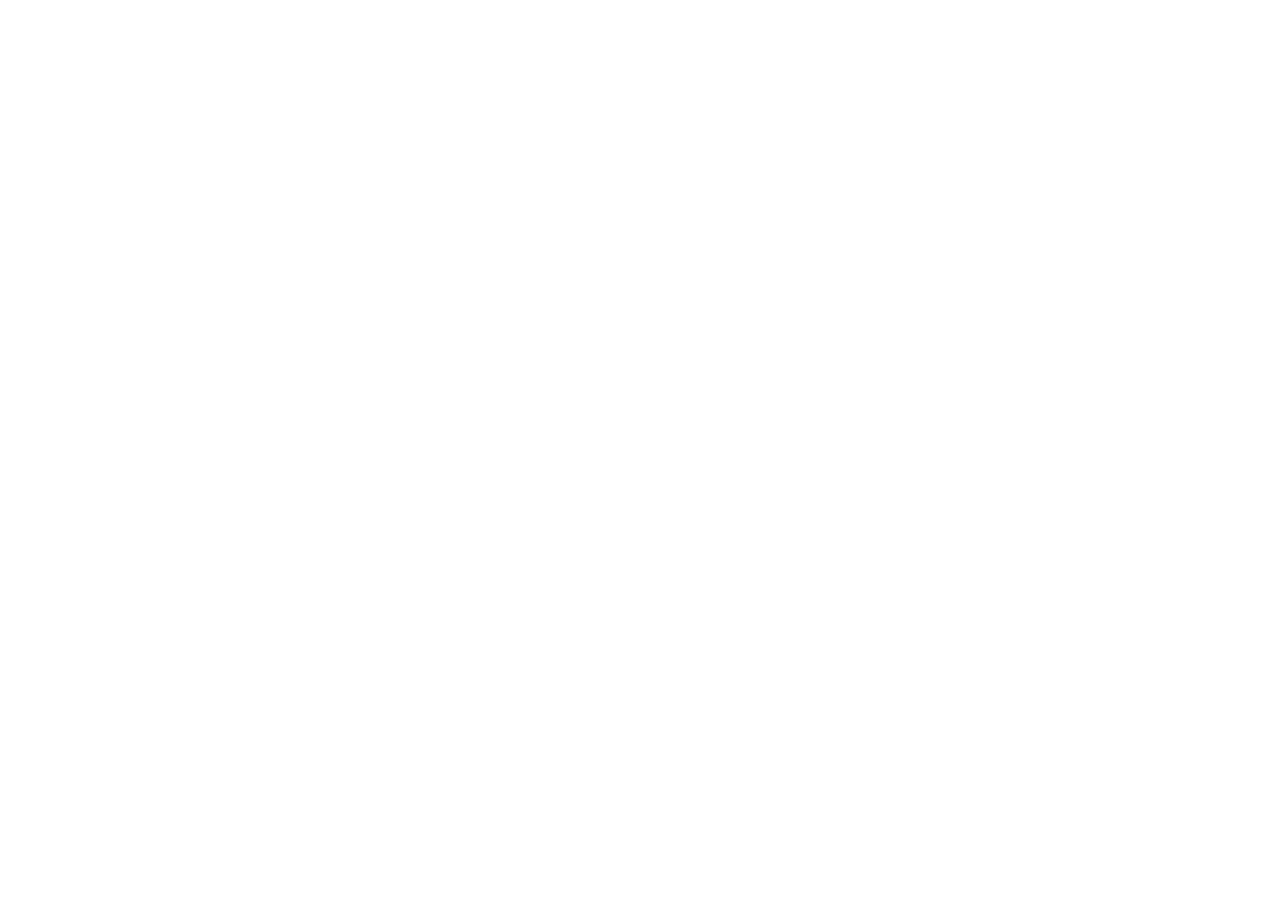
==== index.html @ eba96d93 "inicio proyecto" ====
<!DOCTYPE html>
<html lang="en">
<head>
    <meta charset="UTF-8">
    <meta name="viewport" content="width=device-width, initial-scale=1.0">
    <title>Document</title>
</head>
<body>
    
</body>
</html>
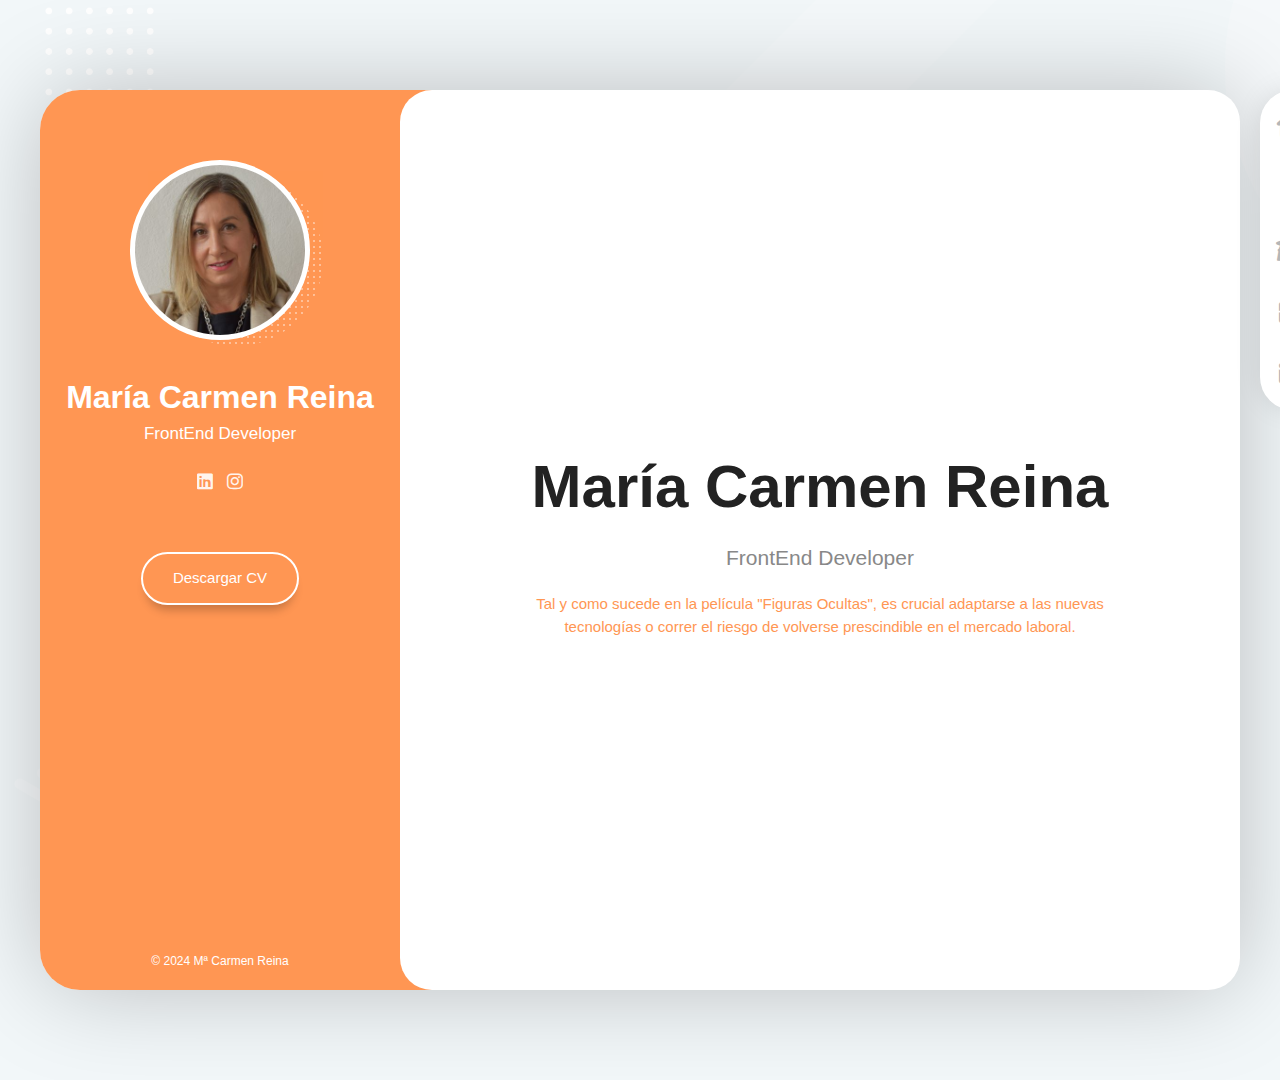
==== commit 95991742: "pagina de inicio" ====
--- a/index.html
+++ b/index.html
@@ -1,11 +1,119 @@
 <!DOCTYPE html>
-<html lang="en">
+<html lang="es">
+
 <head>
     <meta charset="UTF-8">
+    <meta http-equiv="X-UA-Compatible" content="IE-edge">
     <meta name="viewport" content="width=device-width, initial-scale=1.0">
-    <title>Document</title>
+    <link rel="stylesheet" href="assets/fonts/fontawesome-free-6.1.2-web/css/all.min.css" />
+    <link rel="stylesheet" href="assets/fonts/poppins/poppins.css" />
+    <link rel="stylesheet" href="assets/css/reset.css"/>
+    <link rel="stylesheet" type="text/css" href="assets/css/styles.css" />
+    <title>Portfolio - M Carmen RH</title>
 </head>
+
 <body>
-    
+    <!---Layout pagina inicio-->
+    <div class="layout">
+        <!--Barra lateral-->
+        <aside class="layout__aside">
+            <section class="aside__user-info">
+
+                <div class="user-info__general">
+
+                    <div class="user-info__container-image">
+                        <img src="assets/img/fotoMC.jpg" class="user-info__image" alt="Foto de perfil" />
+                    </div>
+                    <h2 class="user-info__name">María Carmen Reina</h2>
+                    <h4 class="user-info__job">FrontEnd Developer</h4>
+
+                </div>
+
+                <nav class="layout__menu">
+                    <ul class="menu__list">
+
+                        <li class="menu__option">
+                            <a href="index.html" class="menu_link">
+                                <i class="menu__icon fa-solid fa-house"></i>
+                                <span class="menu__overlay">Home</span>
+                            </a>
+                        </li>
+
+                        <li class="menu__option">
+                            <a href="sobre-mi.html" class="menu_link">
+                                <i class="menu__icon fa-solid fa-user"></i>
+                                <span class="menu__overlay">Sobre mi</span>
+                            </a>
+                        </li>
+
+                        <li class="menu__option">
+                            <a href="estudios.html" class="menu_link">
+                                <i class="menu__icon fa-solid fa-graduation-cap"></i>
+                                <span class="menu__overlay">Estudios</span>
+                            </a>
+                        </li>
+
+                        <li class="menu__option">
+                            <a href="proyectos.html" class="menu_link">
+                                <i class="menu__icon fa-solid fa-briefcase"></i>
+                                <span class="menu__overlay">Proyectos</span>
+                            </a>
+                        </li>
+
+                        <li class="menu__option">
+                            <a href="contacto.html" class="menu_link">
+                                <i class="menu__icon fa-solid fa-envelope"></i>
+                                <span class="menu__overlay">Contacto</span>
+                            </a>
+                        </li>
+
+                    </ul>
+
+                </nav>
+
+                <div class="user-info__links">
+
+                    <ul class="links__social">
+
+                        <li class="social__option">
+                            <a href="#" class="social__link">
+                                <i class="social__icon fa-brands fa-linkedin"></i>
+                            </a>
+                        </li>
+
+                        <li class="social__option">
+                            <a href="#" class="social__link">
+                                <i class="social__icon fa-brands fa-instagram"></i>
+                            </a>
+                        </li>
+                    </ul>
+                </div>
+
+                <div class="user-info__buttons">
+                    <a href="#" class="user-info__btn">Descargar CV</a>
+                </div>
+
+                <footer class="user-info__footer">&copy; 2024 Mª Carmen Reina</footer>
+
+            </section>
+
+        </aside>
+
+        <!--Contenido principal-->
+        <main class="layout__content">
+            <section class="content__page">
+                <h1 class="page__name">María Carmen Reina</h1>
+                <h2 class="page__job">FrontEnd Developer</h2>
+                <p class="page__description">Tal y como sucede en la película "Figuras Ocultas",
+                     es crucial adaptarse a las nuevas tecnologías o correr el riesgo de
+                     volverse prescindible en el mercado laboral.</p>
+            </section>
+
+        </main>
+
+
+    </div>
+
 </body>
+
 </html>--- a/assets/fonts/fontawesome-free-6.1.2-web/css/all.min.css
+++ b/assets/fonts/fontawesome-free-6.1.2-web/css/all.min.css
@@ -0,0 +1,6 @@
+/*!
+ * Font Awesome Free 6.1.2 by @fontawesome - https://fontawesome.com
+ * License - https://fontawesome.com/license/free (Icons: CC BY 4.0, Fonts: SIL OFL 1.1, Code: MIT License)
+ * Copyright 2022 Fonticons, Inc.
+ */
+.fa{font-family:var(--fa-style-family,"Font Awesome 6 Free");font-weight:var(--fa-style,900)}.fa,.fa-brands,.fa-duotone,.fa-light,.fa-regular,.fa-solid,.fa-thin,.fab,.fad,.fal,.far,.fas,.fat{-moz-osx-font-smoothing:grayscale;-webkit-font-smoothing:antialiased;display:var(--fa-display,inline-block);font-style:normal;font-variant:normal;line-height:1;text-rendering:auto}.fa-1x{font-size:1em}.fa-2x{font-size:2em}.fa-3x{font-size:3em}.fa-4x{font-size:4em}.fa-5x{font-size:5em}.fa-6x{font-size:6em}.fa-7x{font-size:7em}.fa-8x{font-size:8em}.fa-9x{font-size:9em}.fa-10x{font-size:10em}.fa-2xs{font-size:.625em;line-height:.1em;vertical-align:.225em}.fa-xs{font-size:.75em;line-height:.08333em;vertical-align:.125em}.fa-sm{font-size:.875em;line-height:.07143em;vertical-align:.05357em}.fa-lg{font-size:1.25em;line-height:.05em;vertical-align:-.075em}.fa-xl{font-size:1.5em;line-height:.04167em;vertical-align:-.125em}.fa-2xl{font-size:2em;line-height:.03125em;vertical-align:-.1875em}.fa-fw{text-align:center;width:1.25em}.fa-ul{list-style-type:none;margin-left:var(--fa-li-margin,2.5em);padding-left:0}.fa-ul>li{position:relative}.fa-li{left:calc(var(--fa-li-width, 2em)*-1);position:absolute;text-align:center;width:var(--fa-li-width,2em);line-height:inherit}.fa-border{border-radius:var(--fa-border-radius,.1em);border:var(--fa-border-width,.08em) var(--fa-border-style,solid) var(--fa-border-color,#eee);padding:var(--fa-border-padding,.2em .25em .15em)}.fa-pull-left{float:left;margin-right:var(--fa-pull-margin,.3em)}.fa-pull-right{float:right;margin-left:var(--fa-pull-margin,.3em)}.fa-beat{-webkit-animation-name:fa-beat;animation-name:fa-beat;-webkit-animation-delay:var(--fa-animation-delay,0);animation-delay:var(--fa-animation-delay,0);-webkit-animation-direction:var(--fa-animation-direction,normal);animation-direction:var(--fa-animation-direction,normal);-webkit-animation-duration:var(--fa-animation-duration,1s);animation-duration:var(--fa-animation-duration,1s);-webkit-animation-iteration-count:var(--fa-animation-iteration-count,infinite);animation-iteration-count:var(--fa-animation-iteration-count,infinite);-webkit-animation-timing-function:var(--fa-animation-timing,ease-in-out);animation-timing-function:var(--fa-animation-timing,ease-in-out)}.fa-bounce{-webkit-animation-name:fa-bounce;animation-name:fa-bounce;-webkit-animation-delay:var(--fa-animation-delay,0);animation-delay:var(--fa-animation-delay,0);-webkit-animation-direction:var(--fa-animation-direction,normal);animation-direction:var(--fa-animation-direction,normal);-webkit-animation-duration:var(--fa-animation-duration,1s);animation-duration:var(--fa-animation-duration,1s);-webkit-animation-iteration-count:var(--fa-animation-iteration-count,infinite);animation-iteration-count:var(--fa-animation-iteration-count,infinite);-webkit-animation-timing-function:var(--fa-animation-timing,cubic-bezier(.28,.84,.42,1));animation-timing-function:var(--fa-animation-timing,cubic-bezier(.28,.84,.42,1))}.fa-fade{-webkit-animation-name:fa-fade;animation-name:fa-fade;-webkit-animation-iteration-count:var(--fa-animation-iteration-count,infinite);animation-iteration-count:var(--fa-animation-iteration-count,infinite);-webkit-animation-timing-function:var(--fa-animation-timing,cubic-bezier(.4,0,.6,1));animation-timing-function:var(--fa-animation-timing,cubic-bezier(.4,0,.6,1))}.fa-beat-fade,.fa-fade{-webkit-animation-delay:var(--fa-animation-delay,0);animation-delay:var(--fa-animation-delay,0);-webkit-animation-direction:var(--fa-animation-direction,normal);animation-direction:var(--fa-animation-direction,normal);-webkit-animation-duration:var(--fa-animation-duration,1s);animation-duration:var(--fa-animation-duration,1s)}.fa-beat-fade{-webkit-animation-name:fa-beat-fade;animation-name:fa-beat-fade;-webkit-animation-iteration-count:var(--fa-animation-iteration-count,infinite);animation-iteration-count:var(--fa-animation-iteration-count,infinite);-webkit-animation-timing-function:var(--fa-animation-timing,cubic-bezier(.4,0,.6,1));animation-timing-function:var(--fa-animation-timing,cubic-bezier(.4,0,.6,1))}.fa-flip{-webkit-animation-name:fa-flip;animation-name:fa-flip;-webkit-animation-delay:var(--fa-animation-delay,0);animation-delay:var(--fa-animation-delay,0);-webkit-animation-direction:var(--fa-animation-direction,normal);animation-direction:var(--fa-animation-direction,normal);-webkit-animation-duration:var(--fa-animation-duration,1s);animation-duration:var(--fa-animation-duration,1s);-webkit-animation-iteration-count:var(--fa-animation-iteration-count,infinite);animation-iteration-count:var(--fa-animation-iteration-count,infinite);-webkit-animation-timing-function:var(--fa-animation-timing,ease-in-out);animation-timing-function:var(--fa-animation-timing,ease-in-out)}.fa-shake{-webkit-animation-name:fa-shake;animation-name:fa-shake;-webkit-animation-duration:var(--fa-animation-duration,1s);animation-duration:var(--fa-animation-duration,1s);-webkit-animation-iteration-count:var(--fa-animation-iteration-count,infinite);animation-iteration-count:var(--fa-animation-iteration-count,infinite);-webkit-animation-timing-function:var(--fa-animation-timing,linear);animation-timing-function:var(--fa-animation-timing,linear)}.fa-shake,.fa-spin{-webkit-animation-delay:var(--fa-animation-delay,0);animation-delay:var(--fa-animation-delay,0);-webkit-animation-direction:var(--fa-animation-direction,normal);animation-direction:var(--fa-animation-direction,normal)}.fa-spin{-webkit-animation-name:fa-spin;animation-name:fa-spin;-webkit-animation-duration:var(--fa-animation-duration,2s);animation-duration:var(--fa-animation-duration,2s);-webkit-animation-iteration-count:var(--fa-animation-iteration-count,infinite);animation-iteration-count:var(--fa-animation-iteration-count,infinite);-webkit-animation-timing-function:var(--fa-animation-timing,linear);animation-timing-function:var(--fa-animation-timing,linear)}.fa-spin-reverse{--fa-animation-direction:reverse}.fa-pulse,.fa-spin-pulse{-webkit-animation-name:fa-spin;animation-name:fa-spin;-webkit-animation-direction:var(--fa-animation-direction,normal);animation-direction:var(--fa-animation-direction,normal);-webkit-animation-duration:var(--fa-animation-duration,1s);animation-duration:var(--fa-animation-duration,1s);-webkit-animation-iteration-count:var(--fa-animation-iteration-count,infinite);animation-iteration-count:var(--fa-animation-iteration-count,infinite);-webkit-animation-timing-function:var(--fa-animation-timing,steps(8));animation-timing-function:var(--fa-animation-timing,steps(8))}@media (prefers-reduced-motion:reduce){.fa-beat,.fa-beat-fade,.fa-bounce,.fa-fade,.fa-flip,.fa-pulse,.fa-shake,.fa-spin,.fa-spin-pulse{-webkit-animation-delay:-1ms;animation-delay:-1ms;-webkit-animation-duration:1ms;animation-duration:1ms;-webkit-animation-iteration-count:1;animation-iteration-count:1;transition-delay:0s;transition-duration:0s}}@-webkit-keyframes fa-beat{0%,90%{-webkit-transform:scale(1);transform:scale(1)}45%{-webkit-transform:scale(var(--fa-beat-scale,1.25));transform:scale(var(--fa-beat-scale,1.25))}}@keyframes fa-beat{0%,90%{-webkit-transform:scale(1);transform:scale(1)}45%{-webkit-transform:scale(var(--fa-beat-scale,1.25));transform:scale(var(--fa-beat-scale,1.25))}}@-webkit-keyframes fa-bounce{0%{-webkit-transform:scale(1) translateY(0);transform:scale(1) translateY(0)}10%{-webkit-transform:scale(var(--fa-bounce-start-scale-x,1.1),var(--fa-bounce-start-scale-y,.9)) translateY(0);transform:scale(var(--fa-bounce-start-scale-x,1.1),var(--fa-bounce-start-scale-y,.9)) translateY(0)}30%{-webkit-transform:scale(var(--fa-bounce-jump-scale-x,.9),var(--fa-bounce-jump-scale-y,1.1)) translateY(var(--fa-bounce-height,-.5em));transform:scale(var(--fa-bounce-jump-scale-x,.9),var(--fa-bounce-jump-scale-y,1.1)) translateY(var(--fa-bounce-height,-.5em))}50%{-webkit-transform:scale(var(--fa-bounce-land-scale-x,1.05),var(--fa-bounce-land-scale-y,.95)) translateY(0);transform:scale(var(--fa-bounce-land-scale-x,1.05),var(--fa-bounce-land-scale-y,.95)) translateY(0)}57%{-webkit-transform:scale(1) translateY(var(--fa-bounce-rebound,-.125em));transform:scale(1) translateY(var(--fa-bounce-rebound,-.125em))}64%{-webkit-transform:scale(1) translateY(0);transform:scale(1) translateY(0)}to{-webkit-transform:scale(1) translateY(0);transform:scale(1) translateY(0)}}@keyframes fa-bounce{0%{-webkit-transform:scale(1) translateY(0);transform:scale(1) translateY(0)}10%{-webkit-transform:scale(var(--fa-bounce-start-scale-x,1.1),var(--fa-bounce-start-scale-y,.9)) translateY(0);transform:scale(var(--fa-bounce-start-scale-x,1.1),var(--fa-bounce-start-scale-y,.9)) translateY(0)}30%{-webkit-transform:scale(var(--fa-bounce-jump-scale-x,.9),var(--fa-bounce-jump-scale-y,1.1)) translateY(var(--fa-bounce-height,-.5em));transform:scale(var(--fa-bounce-jump-scale-x,.9),var(--fa-bounce-jump-scale-y,1.1)) translateY(var(--fa-bounce-height,-.5em))}50%{-webkit-transform:scale(var(--fa-bounce-land-scale-x,1.05),var(--fa-bounce-land-scale-y,.95)) translateY(0);transform:scale(var(--fa-bounce-land-scale-x,1.05),var(--fa-bounce-land-scale-y,.95)) translateY(0)}57%{-webkit-transform:scale(1) translateY(var(--fa-bounce-rebound,-.125em));transform:scale(1) translateY(var(--fa-bounce-rebound,-.125em))}64%{-webkit-transform:scale(1) translateY(0);transform:scale(1) translateY(0)}to{-webkit-transform:scale(1) translateY(0);transform:scale(1) translateY(0)}}@-webkit-keyframes fa-fade{50%{opacity:var(--fa-fade-opacity,.4)}}@keyframes fa-fade{50%{opacity:var(--fa-fade-opacity,.4)}}@-webkit-keyframes fa-beat-fade{0%,to{opacity:var(--fa-beat-fade-opacity,.4);-webkit-transform:scale(1);transform:scale(1)}50%{opacity:1;-webkit-transform:scale(var(--fa-beat-fade-scale,1.125));transform:scale(var(--fa-beat-fade-scale,1.125))}}@keyframes fa-beat-fade{0%,to{opacity:var(--fa-beat-fade-opacity,.4);-webkit-transform:scale(1);transform:scale(1)}50%{opacity:1;-webkit-transform:scale(var(--fa-beat-fade-scale,1.125));transform:scale(var(--fa-beat-fade-scale,1.125))}}@-webkit-keyframes fa-flip{50%{-webkit-transform:rotate3d(var(--fa-flip-x,0),var(--fa-flip-y,1),var(--fa-flip-z,0),var(--fa-flip-angle,-180deg));transform:rotate3d(var(--fa-flip-x,0),var(--fa-flip-y,1),var(--fa-flip-z,0),var(--fa-flip-angle,-180deg))}}@keyframes fa-flip{50%{-webkit-transform:rotate3d(var(--fa-flip-x,0),var(--fa-flip-y,1),var(--fa-flip-z,0),var(--fa-flip-angle,-180deg));transform:rotate3d(var(--fa-flip-x,0),var(--fa-flip-y,1),var(--fa-flip-z,0),var(--fa-flip-angle,-180deg))}}@-webkit-keyframes fa-shake{0%{-webkit-transform:rotate(-15deg);transform:rotate(-15deg)}4%{-webkit-transform:rotate(15deg);transform:rotate(15deg)}8%,24%{-webkit-transform:rotate(-18deg);transform:rotate(-18deg)}12%,28%{-webkit-transform:rotate(18deg);transform:rotate(18deg)}16%{-webkit-transform:rotate(-22deg);transform:rotate(-22deg)}20%{-webkit-transform:rotate(22deg);transform:rotate(22deg)}32%{-webkit-transform:rotate(-12deg);transform:rotate(-12deg)}36%{-webkit-transform:rotate(12deg);transform:rotate(12deg)}40%,to{-webkit-transform:rotate(0deg);transform:rotate(0deg)}}@keyframes fa-shake{0%{-webkit-transform:rotate(-15deg);transform:rotate(-15deg)}4%{-webkit-transform:rotate(15deg);transform:rotate(15deg)}8%,24%{-webkit-transform:rotate(-18deg);transform:rotate(-18deg)}12%,28%{-webkit-transform:rotate(18deg);transform:rotate(18deg)}16%{-webkit-transform:rotate(-22deg);transform:rotate(-22deg)}20%{-webkit-transform:rotate(22deg);transform:rotate(22deg)}32%{-webkit-transform:rotate(-12deg);transform:rotate(-12deg)}36%{-webkit-transform:rotate(12deg);transform:rotate(12deg)}40%,to{-webkit-transform:rotate(0deg);transform:rotate(0deg)}}@-webkit-keyframes fa-spin{0%{-webkit-transform:rotate(0deg);transform:rotate(0deg)}to{-webkit-transform:rotate(1turn);transform:rotate(1turn)}}@keyframes fa-spin{0%{-webkit-transform:rotate(0deg);transform:rotate(0deg)}to{-webkit-transform:rotate(1turn);transform:rotate(1turn)}}.fa-rotate-90{-webkit-transform:rotate(90deg);transform:rotate(90deg)}.fa-rotate-180{-webkit-transform:rotate(180deg);transform:rotate(180deg)}.fa-rotate-270{-webkit-transform:rotate(270deg);transform:rotate(270deg)}.fa-flip-horizontal{-webkit-transform:scaleX(-1);transform:scaleX(-1)}.fa-flip-vertical{-webkit-transform:scaleY(-1);transform:scaleY(-1)}.fa-flip-both,.fa-flip-horizontal.fa-flip-vertical{-webkit-transform:scale(-1);transform:scale(-1)}.fa-rotate-by{-webkit-transform:rotate(var(--fa-rotate-angle,none));transform:rotate(var(--fa-rotate-angle,none))}.fa-stack{display:inline-block;height:2em;line-height:2em;position:relative;vertical-align:middle;width:2.5em}.fa-stack-1x,.fa-stack-2x{left:0;position:absolute;text-align:center;width:100%;z-index:var(--fa-stack-z-index,auto)}.fa-stack-1x{line-height:inherit}.fa-stack-2x{font-size:2em}.fa-inverse{color:var(--fa-inverse,#fff)}.fa-0:before{content:"\30"}.fa-1:before{content:"\31"}.fa-2:before{content:"\32"}.fa-3:before{content:"\33"}.fa-4:before{content:"\34"}.fa-5:before{content:"\35"}.fa-6:before{content:"\36"}.fa-7:before{content:"\37"}.fa-8:before{content:"\38"}.fa-9:before{content:"\39"}.fa-a:before{content:"\41"}.fa-address-book:before,.fa-contact-book:before{content:"\f2b9"}.fa-address-card:before,.fa-contact-card:before,.fa-vcard:before{content:"\f2bb"}.fa-align-center:before{content:"\f037"}.fa-align-justify:before{content:"\f039"}.fa-align-left:before{content:"\f036"}.fa-align-right:before{content:"\f038"}.fa-anchor:before{content:"\f13d"}.fa-anchor-circle-check:before{content:"\e4aa"}.fa-anchor-circle-exclamation:before{content:"\e4ab"}.fa-anchor-circle-xmark:before{content:"\e4ac"}.fa-anchor-lock:before{content:"\e4ad"}.fa-angle-down:before{content:"\f107"}.fa-angle-left:before{content:"\f104"}.fa-angle-right:before{content:"\f105"}.fa-angle-up:before{content:"\f106"}.fa-angle-double-down:before,.fa-angles-down:before{content:"\f103"}.fa-angle-double-left:before,.fa-angles-left:before{content:"\f100"}.fa-angle-double-right:before,.fa-angles-right:before{content:"\f101"}.fa-angle-double-up:before,.fa-angles-up:before{content:"\f102"}.fa-ankh:before{content:"\f644"}.fa-apple-alt:before,.fa-apple-whole:before{content:"\f5d1"}.fa-archway:before{content:"\f557"}.fa-arrow-down:before{content:"\f063"}.fa-arrow-down-1-9:before,.fa-sort-numeric-asc:before,.fa-sort-numeric-down:before{content:"\f162"}.fa-arrow-down-9-1:before,.fa-sort-numeric-desc:before,.fa-sort-numeric-down-alt:before{content:"\f886"}.fa-arrow-down-a-z:before,.fa-sort-alpha-asc:before,.fa-sort-alpha-down:before{content:"\f15d"}.fa-arrow-down-long:before,.fa-long-arrow-down:before{content:"\f175"}.fa-arrow-down-short-wide:before,.fa-sort-amount-desc:before,.fa-sort-amount-down-alt:before{content:"\f884"}.fa-arrow-down-up-across-line:before{content:"\e4af"}.fa-arrow-down-up-lock:before{content:"\e4b0"}.fa-arrow-down-wide-short:before,.fa-sort-amount-asc:before,.fa-sort-amount-down:before{content:"\f160"}.fa-arrow-down-z-a:before,.fa-sort-alpha-desc:before,.fa-sort-alpha-down-alt:before{content:"\f881"}.fa-arrow-left:before{content:"\f060"}.fa-arrow-left-long:before,.fa-long-arrow-left:before{content:"\f177"}.fa-arrow-pointer:before,.fa-mouse-pointer:before{content:"\f245"}.fa-arrow-right:before{content:"\f061"}.fa-arrow-right-arrow-left:before,.fa-exchange:before{content:"\f0ec"}.fa-arrow-right-from-bracket:before,.fa-sign-out:before{content:"\f08b"}.fa-arrow-right-long:before,.fa-long-arrow-right:before{content:"\f178"}.fa-arrow-right-to-bracket:before,.fa-sign-in:before{content:"\f090"}.fa-arrow-right-to-city:before{content:"\e4b3"}.fa-arrow-left-rotate:before,.fa-arrow-rotate-back:before,.fa-arrow-rotate-backward:before,.fa-arrow-rotate-left:before,.fa-undo:before{content:"\f0e2"}.fa-arrow-right-rotate:before,.fa-arrow-rotate-forward:before,.fa-arrow-rotate-right:before,.fa-redo:before{content:"\f01e"}.fa-arrow-trend-down:before{content:"\e097"}.fa-arrow-trend-up:before{content:"\e098"}.fa-arrow-turn-down:before,.fa-level-down:before{content:"\f149"}.fa-arrow-turn-up:before,.fa-level-up:before{content:"\f148"}.fa-arrow-up:before{content:"\f062"}.fa-arrow-up-1-9:before,.fa-sort-numeric-up:before{content:"\f163"}.fa-arrow-up-9-1:before,.fa-sort-numeric-up-alt:before{content:"\f887"}.fa-arrow-up-a-z:before,.fa-sort-alpha-up:before{content:"\f15e"}.fa-arrow-up-from-bracket:before{content:"\e09a"}.fa-arrow-up-from-ground-water:before{content:"\e4b5"}.fa-arrow-up-from-water-pump:before{content:"\e4b6"}.fa-arrow-up-long:before,.fa-long-arrow-up:before{content:"\f176"}.fa-arrow-up-right-dots:before{content:"\e4b7"}.fa-arrow-up-right-from-square:before,.fa-external-link:before{content:"\f08e"}.fa-arrow-up-short-wide:before,.fa-sort-amount-up-alt:before{content:"\f885"}.fa-arrow-up-wide-short:before,.fa-sort-amount-up:before{content:"\f161"}.fa-arrow-up-z-a:before,.fa-sort-alpha-up-alt:before{content:"\f882"}.fa-arrows-down-to-line:before{content:"\e4b8"}.fa-arrows-down-to-people:before{content:"\e4b9"}.fa-arrows-h:before,.fa-arrows-left-right:before{content:"\f07e"}.fa-arrows-left-right-to-line:before{content:"\e4ba"}.fa-arrows-rotate:before,.fa-refresh:before,.fa-sync:before{content:"\f021"}.fa-arrows-spin:before{content:"\e4bb"}.fa-arrows-split-up-and-left:before{content:"\e4bc"}.fa-arrows-to-circle:before{content:"\e4bd"}.fa-arrows-to-dot:before{content:"\e4be"}.fa-arrows-to-eye:before{content:"\e4bf"}.fa-arrows-turn-right:before{content:"\e4c0"}.fa-arrows-turn-to-dots:before{content:"\e4c1"}.fa-arrows-up-down:before,.fa-arrows-v:before{content:"\f07d"}.fa-arrows-up-down-left-right:before,.fa-arrows:before{content:"\f047"}.fa-arrows-up-to-line:before{content:"\e4c2"}.fa-asterisk:before{content:"\2a"}.fa-at:before{content:"\40"}.fa-atom:before{content:"\f5d2"}.fa-audio-description:before{content:"\f29e"}.fa-austral-sign:before{content:"\e0a9"}.fa-award:before{content:"\f559"}.fa-b:before{content:"\42"}.fa-baby:before{content:"\f77c"}.fa-baby-carriage:before,.fa-carriage-baby:before{content:"\f77d"}.fa-backward:before{content:"\f04a"}.fa-backward-fast:before,.fa-fast-backward:before{content:"\f049"}.fa-backward-step:before,.fa-step-backward:before{content:"\f048"}.fa-bacon:before{content:"\f7e5"}.fa-bacteria:before{content:"\e059"}.fa-bacterium:before{content:"\e05a"}.fa-bag-shopping:before,.fa-shopping-bag:before{content:"\f290"}.fa-bahai:before,.fa-haykal:before{content:"\f666"}.fa-baht-sign:before{content:"\e0ac"}.fa-ban:before,.fa-cancel:before{content:"\f05e"}.fa-ban-smoking:before,.fa-smoking-ban:before{content:"\f54d"}.fa-band-aid:before,.fa-bandage:before{content:"\f462"}.fa-barcode:before{content:"\f02a"}.fa-bars:before,.fa-navicon:before{content:"\f0c9"}.fa-bars-progress:before,.fa-tasks-alt:before{content:"\f828"}.fa-bars-staggered:before,.fa-reorder:before,.fa-stream:before{content:"\f550"}.fa-baseball-ball:before,.fa-baseball:before{content:"\f433"}.fa-baseball-bat-ball:before{content:"\f432"}.fa-basket-shopping:before,.fa-shopping-basket:before{content:"\f291"}.fa-basketball-ball:before,.fa-basketball:before{content:"\f434"}.fa-bath:before,.fa-bathtub:before{content:"\f2cd"}.fa-battery-0:before,.fa-battery-empty:before{content:"\f244"}.fa-battery-5:before,.fa-battery-full:before,.fa-battery:before{content:"\f240"}.fa-battery-3:before,.fa-battery-half:before{content:"\f242"}.fa-battery-2:before,.fa-battery-quarter:before{content:"\f243"}.fa-battery-4:before,.fa-battery-three-quarters:before{content:"\f241"}.fa-bed:before{content:"\f236"}.fa-bed-pulse:before,.fa-procedures:before{content:"\f487"}.fa-beer-mug-empty:before,.fa-beer:before{content:"\f0fc"}.fa-bell:before{content:"\f0f3"}.fa-bell-concierge:before,.fa-concierge-bell:before{content:"\f562"}.fa-bell-slash:before{content:"\f1f6"}.fa-bezier-curve:before{content:"\f55b"}.fa-bicycle:before{content:"\f206"}.fa-binoculars:before{content:"\f1e5"}.fa-biohazard:before{content:"\f780"}.fa-bitcoin-sign:before{content:"\e0b4"}.fa-blender:before{content:"\f517"}.fa-blender-phone:before{content:"\f6b6"}.fa-blog:before{content:"\f781"}.fa-bold:before{content:"\f032"}.fa-bolt:before,.fa-zap:before{content:"\f0e7"}.fa-bolt-lightning:before{content:"\e0b7"}.fa-bomb:before{content:"\f1e2"}.fa-bone:before{content:"\f5d7"}.fa-bong:before{content:"\f55c"}.fa-book:before{content:"\f02d"}.fa-atlas:before,.fa-book-atlas:before{content:"\f558"}.fa-bible:before,.fa-book-bible:before{content:"\f647"}.fa-book-bookmark:before{content:"\e0bb"}.fa-book-journal-whills:before,.fa-journal-whills:before{content:"\f66a"}.fa-book-medical:before{content:"\f7e6"}.fa-book-open:before{content:"\f518"}.fa-book-open-reader:before,.fa-book-reader:before{content:"\f5da"}.fa-book-quran:before,.fa-quran:before{content:"\f687"}.fa-book-dead:before,.fa-book-skull:before{content:"\f6b7"}.fa-book-tanakh:before,.fa-tanakh:before{content:"\f827"}.fa-bookmark:before{content:"\f02e"}.fa-border-all:before{content:"\f84c"}.fa-border-none:before{content:"\f850"}.fa-border-style:before,.fa-border-top-left:before{content:"\f853"}.fa-bore-hole:before{content:"\e4c3"}.fa-bottle-droplet:before{content:"\e4c4"}.fa-bottle-water:before{content:"\e4c5"}.fa-bowl-food:before{content:"\e4c6"}.fa-bowl-rice:before{content:"\e2eb"}.fa-bowling-ball:before{content:"\f436"}.fa-box:before{content:"\f466"}.fa-archive:before,.fa-box-archive:before{content:"\f187"}.fa-box-open:before{content:"\f49e"}.fa-box-tissue:before{content:"\e05b"}.fa-boxes-packing:before{content:"\e4c7"}.fa-boxes-alt:before,.fa-boxes-stacked:before,.fa-boxes:before{content:"\f468"}.fa-braille:before{content:"\f2a1"}.fa-brain:before{content:"\f5dc"}.fa-brazilian-real-sign:before{content:"\e46c"}.fa-bread-slice:before{content:"\f7ec"}.fa-bridge:before{content:"\e4c8"}.fa-bridge-circle-check:before{content:"\e4c9"}.fa-bridge-circle-exclamation:before{content:"\e4ca"}.fa-bridge-circle-xmark:before{content:"\e4cb"}.fa-bridge-lock:before{content:"\e4cc"}.fa-bridge-water:before{content:"\e4ce"}.fa-briefcase:before{content:"\f0b1"}.fa-briefcase-medical:before{content:"\f469"}.fa-broom:before{content:"\f51a"}.fa-broom-ball:before,.fa-quidditch-broom-ball:before,.fa-quidditch:before{content:"\f458"}.fa-brush:before{content:"\f55d"}.fa-bucket:before{content:"\e4cf"}.fa-bug:before{content:"\f188"}.fa-bug-slash:before{content:"\e490"}.fa-bugs:before{content:"\e4d0"}.fa-building:before{content:"\f1ad"}.fa-building-circle-arrow-right:before{content:"\e4d1"}.fa-building-circle-check:before{content:"\e4d2"}.fa-building-circle-exclamation:before{content:"\e4d3"}.fa-building-circle-xmark:before{content:"\e4d4"}.fa-bank:before,.fa-building-columns:before,.fa-institution:before,.fa-museum:before,.fa-university:before{content:"\f19c"}.fa-building-flag:before{content:"\e4d5"}.fa-building-lock:before{content:"\e4d6"}.fa-building-ngo:before{content:"\e4d7"}.fa-building-shield:before{content:"\e4d8"}.fa-building-un:before{content:"\e4d9"}.fa-building-user:before{content:"\e4da"}.fa-building-wheat:before{content:"\e4db"}.fa-bullhorn:before{content:"\f0a1"}.fa-bullseye:before{content:"\f140"}.fa-burger:before,.fa-hamburger:before{content:"\f805"}.fa-burst:before{content:"\e4dc"}.fa-bus:before{content:"\f207"}.fa-bus-alt:before,.fa-bus-simple:before{content:"\f55e"}.fa-briefcase-clock:before,.fa-business-time:before{content:"\f64a"}.fa-c:before{content:"\43"}.fa-cable-car:before,.fa-tram:before{content:"\f7da"}.fa-birthday-cake:before,.fa-cake-candles:before,.fa-cake:before{content:"\f1fd"}.fa-calculator:before{content:"\f1ec"}.fa-calendar:before{content:"\f133"}.fa-calendar-check:before{content:"\f274"}.fa-calendar-day:before{content:"\f783"}.fa-calendar-alt:before,.fa-calendar-days:before{content:"\f073"}.fa-calendar-minus:before{content:"\f272"}.fa-calendar-plus:before{content:"\f271"}.fa-calendar-week:before{content:"\f784"}.fa-calendar-times:before,.fa-calendar-xmark:before{content:"\f273"}.fa-camera-alt:before,.fa-camera:before{content:"\f030"}.fa-camera-retro:before{content:"\f083"}.fa-camera-rotate:before{content:"\e0d8"}.fa-campground:before{content:"\f6bb"}.fa-candy-cane:before{content:"\f786"}.fa-cannabis:before{content:"\f55f"}.fa-capsules:before{content:"\f46b"}.fa-automobile:before,.fa-car:before{content:"\f1b9"}.fa-battery-car:before,.fa-car-battery:before{content:"\f5df"}.fa-car-burst:before,.fa-car-crash:before{content:"\f5e1"}.fa-car-on:before{content:"\e4dd"}.fa-car-alt:before,.fa-car-rear:before{content:"\f5de"}.fa-car-side:before{content:"\f5e4"}.fa-car-tunnel:before{content:"\e4de"}.fa-caravan:before{content:"\f8ff"}.fa-caret-down:before{content:"\f0d7"}.fa-caret-left:before{content:"\f0d9"}.fa-caret-right:before{content:"\f0da"}.fa-caret-up:before{content:"\f0d8"}.fa-carrot:before{content:"\f787"}.fa-cart-arrow-down:before{content:"\f218"}.fa-cart-flatbed:before,.fa-dolly-flatbed:before{content:"\f474"}.fa-cart-flatbed-suitcase:before,.fa-luggage-cart:before{content:"\f59d"}.fa-cart-plus:before{content:"\f217"}.fa-cart-shopping:before,.fa-shopping-cart:before{content:"\f07a"}.fa-cash-register:before{content:"\f788"}.fa-cat:before{content:"\f6be"}.fa-cedi-sign:before{content:"\e0df"}.fa-cent-sign:before{content:"\e3f5"}.fa-certificate:before{content:"\f0a3"}.fa-chair:before{content:"\f6c0"}.fa-blackboard:before,.fa-chalkboard:before{content:"\f51b"}.fa-chalkboard-teacher:before,.fa-chalkboard-user:before{content:"\f51c"}.fa-champagne-glasses:before,.fa-glass-cheers:before{content:"\f79f"}.fa-charging-station:before{content:"\f5e7"}.fa-area-chart:before,.fa-chart-area:before{content:"\f1fe"}.fa-bar-chart:before,.fa-chart-bar:before{content:"\f080"}.fa-chart-column:before{content:"\e0e3"}.fa-chart-gantt:before{content:"\e0e4"}.fa-chart-line:before,.fa-line-chart:before{content:"\f201"}.fa-chart-pie:before,.fa-pie-chart:before{content:"\f200"}.fa-chart-simple:before{content:"\e473"}.fa-check:before{content:"\f00c"}.fa-check-double:before{content:"\f560"}.fa-check-to-slot:before,.fa-vote-yea:before{content:"\f772"}.fa-cheese:before{content:"\f7ef"}.fa-chess:before{content:"\f439"}.fa-chess-bishop:before{content:"\f43a"}.fa-chess-board:before{content:"\f43c"}.fa-chess-king:before{content:"\f43f"}.fa-chess-knight:before{content:"\f441"}.fa-chess-pawn:before{content:"\f443"}.fa-chess-queen:before{content:"\f445"}.fa-chess-rook:before{content:"\f447"}.fa-chevron-down:before{content:"\f078"}.fa-chevron-left:before{content:"\f053"}.fa-chevron-right:before{content:"\f054"}.fa-chevron-up:before{content:"\f077"}.fa-child:before{content:"\f1ae"}.fa-child-dress:before{content:"\e59c"}.fa-child-reaching:before{content:"\e59d"}.fa-child-rifle:before{content:"\e4e0"}.fa-children:before{content:"\e4e1"}.fa-church:before{content:"\f51d"}.fa-circle:before{content:"\f111"}.fa-arrow-circle-down:before,.fa-circle-arrow-down:before{content:"\f0ab"}.fa-arrow-circle-left:before,.fa-circle-arrow-left:before{content:"\f0a8"}.fa-arrow-circle-right:before,.fa-circle-arrow-right:before{content:"\f0a9"}.fa-arrow-circle-up:before,.fa-circle-arrow-up:before{content:"\f0aa"}.fa-check-circle:before,.fa-circle-check:before{content:"\f058"}.fa-chevron-circle-down:before,.fa-circle-chevron-down:before{content:"\f13a"}.fa-chevron-circle-left:before,.fa-circle-chevron-left:before{content:"\f137"}.fa-chevron-circle-right:before,.fa-circle-chevron-right:before{content:"\f138"}.fa-chevron-circle-up:before,.fa-circle-chevron-up:before{content:"\f139"}.fa-circle-dollar-to-slot:before,.fa-donate:before{content:"\f4b9"}.fa-circle-dot:before,.fa-dot-circle:before{content:"\f192"}.fa-arrow-alt-circle-down:before,.fa-circle-down:before{content:"\f358"}.fa-circle-exclamation:before,.fa-exclamation-circle:before{content:"\f06a"}.fa-circle-h:before,.fa-hospital-symbol:before{content:"\f47e"}.fa-adjust:before,.fa-circle-half-stroke:before{content:"\f042"}.fa-circle-info:before,.fa-info-circle:before{content:"\f05a"}.fa-arrow-alt-circle-left:before,.fa-circle-left:before{content:"\f359"}.fa-circle-minus:before,.fa-minus-circle:before{content:"\f056"}.fa-circle-nodes:before{content:"\e4e2"}.fa-circle-notch:before{content:"\f1ce"}.fa-circle-pause:before,.fa-pause-circle:before{content:"\f28b"}.fa-circle-play:before,.fa-play-circle:before{content:"\f144"}.fa-circle-plus:before,.fa-plus-circle:before{content:"\f055"}.fa-circle-question:before,.fa-question-circle:before{content:"\f059"}.fa-circle-radiation:before,.fa-radiation-alt:before{content:"\f7ba"}.fa-arrow-alt-circle-right:before,.fa-circle-right:before{content:"\f35a"}.fa-circle-stop:before,.fa-stop-circle:before{content:"\f28d"}.fa-arrow-alt-circle-up:before,.fa-circle-up:before{content:"\f35b"}.fa-circle-user:before,.fa-user-circle:before{content:"\f2bd"}.fa-circle-xmark:before,.fa-times-circle:before,.fa-xmark-circle:before{content:"\f057"}.fa-city:before{content:"\f64f"}.fa-clapperboard:before{content:"\e131"}.fa-clipboard:before{content:"\f328"}.fa-clipboard-check:before{content:"\f46c"}.fa-clipboard-list:before{content:"\f46d"}.fa-clipboard-question:before{content:"\e4e3"}.fa-clipboard-user:before{content:"\f7f3"}.fa-clock-four:before,.fa-clock:before{content:"\f017"}.fa-clock-rotate-left:before,.fa-history:before{content:"\f1da"}.fa-clone:before{content:"\f24d"}.fa-closed-captioning:before{content:"\f20a"}.fa-cloud:before{content:"\f0c2"}.fa-cloud-arrow-down:before,.fa-cloud-download-alt:before,.fa-cloud-download:before{content:"\f0ed"}.fa-cloud-arrow-up:before,.fa-cloud-upload-alt:before,.fa-cloud-upload:before{content:"\f0ee"}.fa-cloud-bolt:before,.fa-thunderstorm:before{content:"\f76c"}.fa-cloud-meatball:before{content:"\f73b"}.fa-cloud-moon:before{content:"\f6c3"}.fa-cloud-moon-rain:before{content:"\f73c"}.fa-cloud-rain:before{content:"\f73d"}.fa-cloud-showers-heavy:before{content:"\f740"}.fa-cloud-showers-water:before{content:"\e4e4"}.fa-cloud-sun:before{content:"\f6c4"}.fa-cloud-sun-rain:before{content:"\f743"}.fa-clover:before{content:"\e139"}.fa-code:before{content:"\f121"}.fa-code-branch:before{content:"\f126"}.fa-code-commit:before{content:"\f386"}.fa-code-compare:before{content:"\e13a"}.fa-code-fork:before{content:"\e13b"}.fa-code-merge:before{content:"\f387"}.fa-code-pull-request:before{content:"\e13c"}.fa-coins:before{content:"\f51e"}.fa-colon-sign:before{content:"\e140"}.fa-comment:before{content:"\f075"}.fa-comment-dollar:before{content:"\f651"}.fa-comment-dots:before,.fa-commenting:before{content:"\f4ad"}.fa-comment-medical:before{content:"\f7f5"}.fa-comment-slash:before{content:"\f4b3"}.fa-comment-sms:before,.fa-sms:before{content:"\f7cd"}.fa-comments:before{content:"\f086"}.fa-comments-dollar:before{content:"\f653"}.fa-compact-disc:before{content:"\f51f"}.fa-compass:before{content:"\f14e"}.fa-compass-drafting:before,.fa-drafting-compass:before{content:"\f568"}.fa-compress:before{content:"\f066"}.fa-computer:before{content:"\e4e5"}.fa-computer-mouse:before,.fa-mouse:before{content:"\f8cc"}.fa-cookie:before{content:"\f563"}.fa-cookie-bite:before{content:"\f564"}.fa-copy:before{content:"\f0c5"}.fa-copyright:before{content:"\f1f9"}.fa-couch:before{content:"\f4b8"}.fa-cow:before{content:"\f6c8"}.fa-credit-card-alt:before,.fa-credit-card:before{content:"\f09d"}.fa-crop:before{content:"\f125"}.fa-crop-alt:before,.fa-crop-simple:before{content:"\f565"}.fa-cross:before{content:"\f654"}.fa-crosshairs:before{content:"\f05b"}.fa-crow:before{content:"\f520"}.fa-crown:before{content:"\f521"}.fa-crutch:before{content:"\f7f7"}.fa-cruzeiro-sign:before{content:"\e152"}.fa-cube:before{content:"\f1b2"}.fa-cubes:before{content:"\f1b3"}.fa-cubes-stacked:before{content:"\e4e6"}.fa-d:before{content:"\44"}.fa-database:before{content:"\f1c0"}.fa-backspace:before,.fa-delete-left:before{content:"\f55a"}.fa-democrat:before{content:"\f747"}.fa-desktop-alt:before,.fa-desktop:before{content:"\f390"}.fa-dharmachakra:before{content:"\f655"}.fa-diagram-next:before{content:"\e476"}.fa-diagram-predecessor:before{content:"\e477"}.fa-diagram-project:before,.fa-project-diagram:before{content:"\f542"}.fa-diagram-successor:before{content:"\e47a"}.fa-diamond:before{content:"\f219"}.fa-diamond-turn-right:before,.fa-directions:before{content:"\f5eb"}.fa-dice:before{content:"\f522"}.fa-dice-d20:before{content:"\f6cf"}.fa-dice-d6:before{content:"\f6d1"}.fa-dice-five:before{content:"\f523"}.fa-dice-four:before{content:"\f524"}.fa-dice-one:before{content:"\f525"}.fa-dice-six:before{content:"\f526"}.fa-dice-three:before{content:"\f527"}.fa-dice-two:before{content:"\f528"}.fa-disease:before{content:"\f7fa"}.fa-display:before{content:"\e163"}.fa-divide:before{content:"\f529"}.fa-dna:before{content:"\f471"}.fa-dog:before{content:"\f6d3"}.fa-dollar-sign:before,.fa-dollar:before,.fa-usd:before{content:"\24"}.fa-dolly-box:before,.fa-dolly:before{content:"\f472"}.fa-dong-sign:before{content:"\e169"}.fa-door-closed:before{content:"\f52a"}.fa-door-open:before{content:"\f52b"}.fa-dove:before{content:"\f4ba"}.fa-compress-alt:before,.fa-down-left-and-up-right-to-center:before{content:"\f422"}.fa-down-long:before,.fa-long-arrow-alt-down:before{content:"\f309"}.fa-download:before{content:"\f019"}.fa-dragon:before{content:"\f6d5"}.fa-draw-polygon:before{content:"\f5ee"}.fa-droplet:before,.fa-tint:before{content:"\f043"}.fa-droplet-slash:before,.fa-tint-slash:before{content:"\f5c7"}.fa-drum:before{content:"\f569"}.fa-drum-steelpan:before{content:"\f56a"}.fa-drumstick-bite:before{content:"\f6d7"}.fa-dumbbell:before{content:"\f44b"}.fa-dumpster:before{content:"\f793"}.fa-dumpster-fire:before{content:"\f794"}.fa-dungeon:before{content:"\f6d9"}.fa-e:before{content:"\45"}.fa-deaf:before,.fa-deafness:before,.fa-ear-deaf:before,.fa-hard-of-hearing:before{content:"\f2a4"}.fa-assistive-listening-systems:before,.fa-ear-listen:before{content:"\f2a2"}.fa-earth-africa:before,.fa-globe-africa:before{content:"\f57c"}.fa-earth-america:before,.fa-earth-americas:before,.fa-earth:before,.fa-globe-americas:before{content:"\f57d"}.fa-earth-asia:before,.fa-globe-asia:before{content:"\f57e"}.fa-earth-europe:before,.fa-globe-europe:before{content:"\f7a2"}.fa-earth-oceania:before,.fa-globe-oceania:before{content:"\e47b"}.fa-egg:before{content:"\f7fb"}.fa-eject:before{content:"\f052"}.fa-elevator:before{content:"\e16d"}.fa-ellipsis-h:before,.fa-ellipsis:before{content:"\f141"}.fa-ellipsis-v:before,.fa-ellipsis-vertical:before{content:"\f142"}.fa-envelope:before{content:"\f0e0"}.fa-envelope-circle-check:before{content:"\e4e8"}.fa-envelope-open:before{content:"\f2b6"}.fa-envelope-open-text:before{content:"\f658"}.fa-envelopes-bulk:before,.fa-mail-bulk:before{content:"\f674"}.fa-equals:before{content:"\3d"}.fa-eraser:before{content:"\f12d"}.fa-ethernet:before{content:"\f796"}.fa-eur:before,.fa-euro-sign:before,.fa-euro:before{content:"\f153"}.fa-exclamation:before{content:"\21"}.fa-expand:before{content:"\f065"}.fa-explosion:before{content:"\e4e9"}.fa-eye:before{content:"\f06e"}.fa-eye-dropper-empty:before,.fa-eye-dropper:before,.fa-eyedropper:before{content:"\f1fb"}.fa-eye-low-vision:before,.fa-low-vision:before{content:"\f2a8"}.fa-eye-slash:before{content:"\f070"}.fa-f:before{content:"\46"}.fa-angry:before,.fa-face-angry:before{content:"\f556"}.fa-dizzy:before,.fa-face-dizzy:before{content:"\f567"}.fa-face-flushed:before,.fa-flushed:before{content:"\f579"}.fa-face-frown:before,.fa-frown:before{content:"\f119"}.fa-face-frown-open:before,.fa-frown-open:before{content:"\f57a"}.fa-face-grimace:before,.fa-grimace:before{content:"\f57f"}.fa-face-grin:before,.fa-grin:before{content:"\f580"}.fa-face-grin-beam:before,.fa-grin-beam:before{content:"\f582"}.fa-face-grin-beam-sweat:before,.fa-grin-beam-sweat:before{content:"\f583"}.fa-face-grin-hearts:before,.fa-grin-hearts:before{content:"\f584"}.fa-face-grin-squint:before,.fa-grin-squint:before{content:"\f585"}.fa-face-grin-squint-tears:before,.fa-grin-squint-tears:before{content:"\f586"}.fa-face-grin-stars:before,.fa-grin-stars:before{content:"\f587"}.fa-face-grin-tears:before,.fa-grin-tears:before{content:"\f588"}.fa-face-grin-tongue:before,.fa-grin-tongue:before{content:"\f589"}.fa-face-grin-tongue-squint:before,.fa-grin-tongue-squint:before{content:"\f58a"}.fa-face-grin-tongue-wink:before,.fa-grin-tongue-wink:before{content:"\f58b"}.fa-face-grin-wide:before,.fa-grin-alt:before{content:"\f581"}.fa-face-grin-wink:before,.fa-grin-wink:before{content:"\f58c"}.fa-face-kiss:before,.fa-kiss:before{content:"\f596"}.fa-face-kiss-beam:before,.fa-kiss-beam:before{content:"\f597"}.fa-face-kiss-wink-heart:before,.fa-kiss-wink-heart:before{content:"\f598"}.fa-face-laugh:before,.fa-laugh:before{content:"\f599"}.fa-face-laugh-beam:before,.fa-laugh-beam:before{content:"\f59a"}.fa-face-laugh-squint:before,.fa-laugh-squint:before{content:"\f59b"}.fa-face-laugh-wink:before,.fa-laugh-wink:before{content:"\f59c"}.fa-face-meh:before,.fa-meh:before{content:"\f11a"}.fa-face-meh-blank:before,.fa-meh-blank:before{content:"\f5a4"}.fa-face-rolling-eyes:before,.fa-meh-rolling-eyes:before{content:"\f5a5"}.fa-face-sad-cry:before,.fa-sad-cry:before{content:"\f5b3"}.fa-face-sad-tear:before,.fa-sad-tear:before{content:"\f5b4"}.fa-face-smile:before,.fa-smile:before{content:"\f118"}.fa-face-smile-beam:before,.fa-smile-beam:before{content:"\f5b8"}.fa-face-smile-wink:before,.fa-smile-wink:before{content:"\f4da"}.fa-face-surprise:before,.fa-surprise:before{content:"\f5c2"}.fa-face-tired:before,.fa-tired:before{content:"\f5c8"}.fa-fan:before{content:"\f863"}.fa-faucet:before{content:"\e005"}.fa-faucet-drip:before{content:"\e006"}.fa-fax:before{content:"\f1ac"}.fa-feather:before{content:"\f52d"}.fa-feather-alt:before,.fa-feather-pointed:before{content:"\f56b"}.fa-ferry:before{content:"\e4ea"}.fa-file:before{content:"\f15b"}.fa-file-arrow-down:before,.fa-file-download:before{content:"\f56d"}.fa-file-arrow-up:before,.fa-file-upload:before{content:"\f574"}.fa-file-audio:before{content:"\f1c7"}.fa-file-circle-check:before{content:"\e5a0"}.fa-file-circle-exclamation:before{content:"\e4eb"}.fa-file-circle-minus:before{content:"\e4ed"}.fa-file-circle-plus:before{content:"\e494"}.fa-file-circle-question:before{content:"\e4ef"}.fa-file-circle-xmark:before{content:"\e5a1"}.fa-file-code:before{content:"\f1c9"}.fa-file-contract:before{content:"\f56c"}.fa-file-csv:before{content:"\f6dd"}.fa-file-excel:before{content:"\f1c3"}.fa-arrow-right-from-file:before,.fa-file-export:before{content:"\f56e"}.fa-file-image:before{content:"\f1c5"}.fa-arrow-right-to-file:before,.fa-file-import:before{content:"\f56f"}.fa-file-invoice:before{content:"\f570"}.fa-file-invoice-dollar:before{content:"\f571"}.fa-file-alt:before,.fa-file-lines:before,.fa-file-text:before{content:"\f15c"}.fa-file-medical:before{content:"\f477"}.fa-file-pdf:before{content:"\f1c1"}.fa-file-edit:before,.fa-file-pen:before{content:"\f31c"}.fa-file-powerpoint:before{content:"\f1c4"}.fa-file-prescription:before{content:"\f572"}.fa-file-shield:before{content:"\e4f0"}.fa-file-signature:before{content:"\f573"}.fa-file-video:before{content:"\f1c8"}.fa-file-medical-alt:before,.fa-file-waveform:before{content:"\f478"}.fa-file-word:before{content:"\f1c2"}.fa-file-archive:before,.fa-file-zipper:before{content:"\f1c6"}.fa-fill:before{content:"\f575"}.fa-fill-drip:before{content:"\f576"}.fa-film:before{content:"\f008"}.fa-filter:before{content:"\f0b0"}.fa-filter-circle-dollar:before,.fa-funnel-dollar:before{content:"\f662"}.fa-filter-circle-xmark:before{content:"\e17b"}.fa-fingerprint:before{content:"\f577"}.fa-fire:before{content:"\f06d"}.fa-fire-burner:before{content:"\e4f1"}.fa-fire-extinguisher:before{content:"\f134"}.fa-fire-alt:before,.fa-fire-flame-curved:before{content:"\f7e4"}.fa-burn:before,.fa-fire-flame-simple:before{content:"\f46a"}.fa-fish:before{content:"\f578"}.fa-fish-fins:before{content:"\e4f2"}.fa-flag:before{content:"\f024"}.fa-flag-checkered:before{content:"\f11e"}.fa-flag-usa:before{content:"\f74d"}.fa-flask:before{content:"\f0c3"}.fa-flask-vial:before{content:"\e4f3"}.fa-floppy-disk:before,.fa-save:before{content:"\f0c7"}.fa-florin-sign:before{content:"\e184"}.fa-folder-blank:before,.fa-folder:before{content:"\f07b"}.fa-folder-closed:before{content:"\e185"}.fa-folder-minus:before{content:"\f65d"}.fa-folder-open:before{content:"\f07c"}.fa-folder-plus:before{content:"\f65e"}.fa-folder-tree:before{content:"\f802"}.fa-font:before{content:"\f031"}.fa-football-ball:before,.fa-football:before{content:"\f44e"}.fa-forward:before{content:"\f04e"}.fa-fast-forward:before,.fa-forward-fast:before{content:"\f050"}.fa-forward-step:before,.fa-step-forward:before{content:"\f051"}.fa-franc-sign:before{content:"\e18f"}.fa-frog:before{content:"\f52e"}.fa-futbol-ball:before,.fa-futbol:before,.fa-soccer-ball:before{content:"\f1e3"}.fa-g:before{content:"\47"}.fa-gamepad:before{content:"\f11b"}.fa-gas-pump:before{content:"\f52f"}.fa-dashboard:before,.fa-gauge-med:before,.fa-gauge:before,.fa-tachometer-alt-average:before{content:"\f624"}.fa-gauge-high:before,.fa-tachometer-alt-fast:before,.fa-tachometer-alt:before{content:"\f625"}.fa-gauge-simple-med:before,.fa-gauge-simple:before,.fa-tachometer-average:before{content:"\f629"}.fa-gauge-simple-high:before,.fa-tachometer-fast:before,.fa-tachometer:before{content:"\f62a"}.fa-gavel:before,.fa-legal:before{content:"\f0e3"}.fa-cog:before,.fa-gear:before{content:"\f013"}.fa-cogs:before,.fa-gears:before{content:"\f085"}.fa-gem:before{content:"\f3a5"}.fa-genderless:before{content:"\f22d"}.fa-ghost:before{content:"\f6e2"}.fa-gift:before{content:"\f06b"}.fa-gifts:before{content:"\f79c"}.fa-glass-water:before{content:"\e4f4"}.fa-glass-water-droplet:before{content:"\e4f5"}.fa-glasses:before{content:"\f530"}.fa-globe:before{content:"\f0ac"}.fa-golf-ball-tee:before,.fa-golf-ball:before{content:"\f450"}.fa-gopuram:before{content:"\f664"}.fa-graduation-cap:before,.fa-mortar-board:before{content:"\f19d"}.fa-greater-than:before{content:"\3e"}.fa-greater-than-equal:before{content:"\f532"}.fa-grip-horizontal:before,.fa-grip:before{content:"\f58d"}.fa-grip-lines:before{content:"\f7a4"}.fa-grip-lines-vertical:before{content:"\f7a5"}.fa-grip-vertical:before{content:"\f58e"}.fa-group-arrows-rotate:before{content:"\e4f6"}.fa-guarani-sign:before{content:"\e19a"}.fa-guitar:before{content:"\f7a6"}.fa-gun:before{content:"\e19b"}.fa-h:before{content:"\48"}.fa-hammer:before{content:"\f6e3"}.fa-hamsa:before{content:"\f665"}.fa-hand-paper:before,.fa-hand:before{content:"\f256"}.fa-hand-back-fist:before,.fa-hand-rock:before{content:"\f255"}.fa-allergies:before,.fa-hand-dots:before{content:"\f461"}.fa-fist-raised:before,.fa-hand-fist:before{content:"\f6de"}.fa-hand-holding:before{content:"\f4bd"}.fa-hand-holding-dollar:before,.fa-hand-holding-usd:before{content:"\f4c0"}.fa-hand-holding-droplet:before,.fa-hand-holding-water:before{content:"\f4c1"}.fa-hand-holding-hand:before{content:"\e4f7"}.fa-hand-holding-heart:before{content:"\f4be"}.fa-hand-holding-medical:before{content:"\e05c"}.fa-hand-lizard:before{content:"\f258"}.fa-hand-middle-finger:before{content:"\f806"}.fa-hand-peace:before{content:"\f25b"}.fa-hand-point-down:before{content:"\f0a7"}.fa-hand-point-left:before{content:"\f0a5"}.fa-hand-point-right:before{content:"\f0a4"}.fa-hand-point-up:before{content:"\f0a6"}.fa-hand-pointer:before{content:"\f25a"}.fa-hand-scissors:before{content:"\f257"}.fa-hand-sparkles:before{content:"\e05d"}.fa-hand-spock:before{content:"\f259"}.fa-handcuffs:before{content:"\e4f8"}.fa-hands:before,.fa-sign-language:before,.fa-signing:before{content:"\f2a7"}.fa-american-sign-language-interpreting:before,.fa-asl-interpreting:before,.fa-hands-american-sign-language-interpreting:before,.fa-hands-asl-interpreting:before{content:"\f2a3"}.fa-hands-bound:before{content:"\e4f9"}.fa-hands-bubbles:before,.fa-hands-wash:before{content:"\e05e"}.fa-hands-clapping:before{content:"\e1a8"}.fa-hands-holding:before{content:"\f4c2"}.fa-hands-holding-child:before{content:"\e4fa"}.fa-hands-holding-circle:before{content:"\e4fb"}.fa-hands-praying:before,.fa-praying-hands:before{content:"\f684"}.fa-handshake:before{content:"\f2b5"}.fa-hands-helping:before,.fa-handshake-angle:before{content:"\f4c4"}.fa-handshake-alt:before,.fa-handshake-simple:before{content:"\f4c6"}.fa-handshake-alt-slash:before,.fa-handshake-simple-slash:before{content:"\e05f"}.fa-handshake-slash:before{content:"\e060"}.fa-hanukiah:before{content:"\f6e6"}.fa-hard-drive:before,.fa-hdd:before{content:"\f0a0"}.fa-hashtag:before{content:"\23"}.fa-hat-cowboy:before{content:"\f8c0"}.fa-hat-cowboy-side:before{content:"\f8c1"}.fa-hat-wizard:before{content:"\f6e8"}.fa-head-side-cough:before{content:"\e061"}.fa-head-side-cough-slash:before{content:"\e062"}.fa-head-side-mask:before{content:"\e063"}.fa-head-side-virus:before{content:"\e064"}.fa-header:before,.fa-heading:before{content:"\f1dc"}.fa-headphones:before{content:"\f025"}.fa-headphones-alt:before,.fa-headphones-simple:before{content:"\f58f"}.fa-headset:before{content:"\f590"}.fa-heart:before{content:"\f004"}.fa-heart-circle-bolt:before{content:"\e4fc"}.fa-heart-circle-check:before{content:"\e4fd"}.fa-heart-circle-exclamation:before{content:"\e4fe"}.fa-heart-circle-minus:before{content:"\e4ff"}.fa-heart-circle-plus:before{content:"\e500"}.fa-heart-circle-xmark:before{content:"\e501"}.fa-heart-broken:before,.fa-heart-crack:before{content:"\f7a9"}.fa-heart-pulse:before,.fa-heartbeat:before{content:"\f21e"}.fa-helicopter:before{content:"\f533"}.fa-helicopter-symbol:before{content:"\e502"}.fa-hard-hat:before,.fa-hat-hard:before,.fa-helmet-safety:before{content:"\f807"}.fa-helmet-un:before{content:"\e503"}.fa-highlighter:before{content:"\f591"}.fa-hill-avalanche:before{content:"\e507"}.fa-hill-rockslide:before{content:"\e508"}.fa-hippo:before{content:"\f6ed"}.fa-hockey-puck:before{content:"\f453"}.fa-holly-berry:before{content:"\f7aa"}.fa-horse:before{content:"\f6f0"}.fa-horse-head:before{content:"\f7ab"}.fa-hospital-alt:before,.fa-hospital-wide:before,.fa-hospital:before{content:"\f0f8"}.fa-hospital-user:before{content:"\f80d"}.fa-hot-tub-person:before,.fa-hot-tub:before{content:"\f593"}.fa-hotdog:before{content:"\f80f"}.fa-hotel:before{content:"\f594"}.fa-hourglass-empty:before,.fa-hourglass:before{content:"\f254"}.fa-hourglass-3:before,.fa-hourglass-end:before{content:"\f253"}.fa-hourglass-2:before,.fa-hourglass-half:before{content:"\f252"}.fa-hourglass-1:before,.fa-hourglass-start:before{content:"\f251"}.fa-home-alt:before,.fa-home-lg-alt:before,.fa-home:before,.fa-house:before{content:"\f015"}.fa-home-lg:before,.fa-house-chimney:before{content:"\e3af"}.fa-house-chimney-crack:before,.fa-house-damage:before{content:"\f6f1"}.fa-clinic-medical:before,.fa-house-chimney-medical:before{content:"\f7f2"}.fa-house-chimney-user:before{content:"\e065"}.fa-house-chimney-window:before{content:"\e00d"}.fa-house-circle-check:before{content:"\e509"}.fa-house-circle-exclamation:before{content:"\e50a"}.fa-house-circle-xmark:before{content:"\e50b"}.fa-house-crack:before{content:"\e3b1"}.fa-house-fire:before{content:"\e50c"}.fa-house-flag:before{content:"\e50d"}.fa-house-flood-water:before{content:"\e50e"}.fa-house-flood-water-circle-arrow-right:before{content:"\e50f"}.fa-house-laptop:before,.fa-laptop-house:before{content:"\e066"}.fa-house-lock:before{content:"\e510"}.fa-house-medical:before{content:"\e3b2"}.fa-house-medical-circle-check:before{content:"\e511"}.fa-house-medical-circle-exclamation:before{content:"\e512"}.fa-house-medical-circle-xmark:before{content:"\e513"}.fa-house-medical-flag:before{content:"\e514"}.fa-house-signal:before{content:"\e012"}.fa-house-tsunami:before{content:"\e515"}.fa-home-user:before,.fa-house-user:before{content:"\e1b0"}.fa-hryvnia-sign:before,.fa-hryvnia:before{content:"\f6f2"}.fa-hurricane:before{content:"\f751"}.fa-i:before{content:"\49"}.fa-i-cursor:before{content:"\f246"}.fa-ice-cream:before{content:"\f810"}.fa-icicles:before{content:"\f7ad"}.fa-heart-music-camera-bolt:before,.fa-icons:before{content:"\f86d"}.fa-id-badge:before{content:"\f2c1"}.fa-drivers-license:before,.fa-id-card:before{content:"\f2c2"}.fa-id-card-alt:before,.fa-id-card-clip:before{content:"\f47f"}.fa-igloo:before{content:"\f7ae"}.fa-image:before{content:"\f03e"}.fa-image-portrait:before,.fa-portrait:before{content:"\f3e0"}.fa-images:before{content:"\f302"}.fa-inbox:before{content:"\f01c"}.fa-indent:before{content:"\f03c"}.fa-indian-rupee-sign:before,.fa-indian-rupee:before,.fa-inr:before{content:"\e1bc"}.fa-industry:before{content:"\f275"}.fa-infinity:before{content:"\f534"}.fa-info:before{content:"\f129"}.fa-italic:before{content:"\f033"}.fa-j:before{content:"\4a"}.fa-jar:before{content:"\e516"}.fa-jar-wheat:before{content:"\e517"}.fa-jedi:before{content:"\f669"}.fa-fighter-jet:before,.fa-jet-fighter:before{content:"\f0fb"}.fa-jet-fighter-up:before{content:"\e518"}.fa-joint:before{content:"\f595"}.fa-jug-detergent:before{content:"\e519"}.fa-k:before{content:"\4b"}.fa-kaaba:before{content:"\f66b"}.fa-key:before{content:"\f084"}.fa-keyboard:before{content:"\f11c"}.fa-khanda:before{content:"\f66d"}.fa-kip-sign:before{content:"\e1c4"}.fa-first-aid:before,.fa-kit-medical:before{content:"\f479"}.fa-kitchen-set:before{content:"\e51a"}.fa-kiwi-bird:before{content:"\f535"}.fa-l:before{content:"\4c"}.fa-land-mine-on:before{content:"\e51b"}.fa-landmark:before{content:"\f66f"}.fa-landmark-alt:before,.fa-landmark-dome:before{content:"\f752"}.fa-landmark-flag:before{content:"\e51c"}.fa-language:before{content:"\f1ab"}.fa-laptop:before{content:"\f109"}.fa-laptop-code:before{content:"\f5fc"}.fa-laptop-file:before{content:"\e51d"}.fa-laptop-medical:before{content:"\f812"}.fa-lari-sign:before{content:"\e1c8"}.fa-layer-group:before{content:"\f5fd"}.fa-leaf:before{content:"\f06c"}.fa-left-long:before,.fa-long-arrow-alt-left:before{content:"\f30a"}.fa-arrows-alt-h:before,.fa-left-right:before{content:"\f337"}.fa-lemon:before{content:"\f094"}.fa-less-than:before{content:"\3c"}.fa-less-than-equal:before{content:"\f537"}.fa-life-ring:before{content:"\f1cd"}.fa-lightbulb:before{content:"\f0eb"}.fa-lines-leaning:before{content:"\e51e"}.fa-chain:before,.fa-link:before{content:"\f0c1"}.fa-chain-broken:before,.fa-chain-slash:before,.fa-link-slash:before,.fa-unlink:before{content:"\f127"}.fa-lira-sign:before{content:"\f195"}.fa-list-squares:before,.fa-list:before{content:"\f03a"}.fa-list-check:before,.fa-tasks:before{content:"\f0ae"}.fa-list-1-2:before,.fa-list-numeric:before,.fa-list-ol:before{content:"\f0cb"}.fa-list-dots:before,.fa-list-ul:before{content:"\f0ca"}.fa-litecoin-sign:before{content:"\e1d3"}.fa-location-arrow:before{content:"\f124"}.fa-location-crosshairs:before,.fa-location:before{content:"\f601"}.fa-location-dot:before,.fa-map-marker-alt:before{content:"\f3c5"}.fa-location-pin:before,.fa-map-marker:before{content:"\f041"}.fa-location-pin-lock:before{content:"\e51f"}.fa-lock:before{content:"\f023"}.fa-lock-open:before{content:"\f3c1"}.fa-locust:before{content:"\e520"}.fa-lungs:before{content:"\f604"}.fa-lungs-virus:before{content:"\e067"}.fa-m:before{content:"\4d"}.fa-magnet:before{content:"\f076"}.fa-magnifying-glass:before,.fa-search:before{content:"\f002"}.fa-magnifying-glass-arrow-right:before{content:"\e521"}.fa-magnifying-glass-chart:before{content:"\e522"}.fa-magnifying-glass-dollar:before,.fa-search-dollar:before{content:"\f688"}.fa-magnifying-glass-location:before,.fa-search-location:before{content:"\f689"}.fa-magnifying-glass-minus:before,.fa-search-minus:before{content:"\f010"}.fa-magnifying-glass-plus:before,.fa-search-plus:before{content:"\f00e"}.fa-manat-sign:before{content:"\e1d5"}.fa-map:before{content:"\f279"}.fa-map-location:before,.fa-map-marked:before{content:"\f59f"}.fa-map-location-dot:before,.fa-map-marked-alt:before{content:"\f5a0"}.fa-map-pin:before{content:"\f276"}.fa-marker:before{content:"\f5a1"}.fa-mars:before{content:"\f222"}.fa-mars-and-venus:before{content:"\f224"}.fa-mars-and-venus-burst:before{content:"\e523"}.fa-mars-double:before{content:"\f227"}.fa-mars-stroke:before{content:"\f229"}.fa-mars-stroke-h:before,.fa-mars-stroke-right:before{content:"\f22b"}.fa-mars-stroke-up:before,.fa-mars-stroke-v:before{content:"\f22a"}.fa-glass-martini-alt:before,.fa-martini-glass:before{content:"\f57b"}.fa-cocktail:before,.fa-martini-glass-citrus:before{content:"\f561"}.fa-glass-martini:before,.fa-martini-glass-empty:before{content:"\f000"}.fa-mask:before{content:"\f6fa"}.fa-mask-face:before{content:"\e1d7"}.fa-mask-ventilator:before{content:"\e524"}.fa-masks-theater:before,.fa-theater-masks:before{content:"\f630"}.fa-mattress-pillow:before{content:"\e525"}.fa-expand-arrows-alt:before,.fa-maximize:before{content:"\f31e"}.fa-medal:before{content:"\f5a2"}.fa-memory:before{content:"\f538"}.fa-menorah:before{content:"\f676"}.fa-mercury:before{content:"\f223"}.fa-comment-alt:before,.fa-message:before{content:"\f27a"}.fa-meteor:before{content:"\f753"}.fa-microchip:before{content:"\f2db"}.fa-microphone:before{content:"\f130"}.fa-microphone-alt:before,.fa-microphone-lines:before{content:"\f3c9"}.fa-microphone-alt-slash:before,.fa-microphone-lines-slash:before{content:"\f539"}.fa-microphone-slash:before{content:"\f131"}.fa-microscope:before{content:"\f610"}.fa-mill-sign:before{content:"\e1ed"}.fa-compress-arrows-alt:before,.fa-minimize:before{content:"\f78c"}.fa-minus:before,.fa-subtract:before{content:"\f068"}.fa-mitten:before{content:"\f7b5"}.fa-mobile-android:before,.fa-mobile-phone:before,.fa-mobile:before{content:"\f3ce"}.fa-mobile-button:before{content:"\f10b"}.fa-mobile-retro:before{content:"\e527"}.fa-mobile-android-alt:before,.fa-mobile-screen:before{content:"\f3cf"}.fa-mobile-alt:before,.fa-mobile-screen-button:before{content:"\f3cd"}.fa-money-bill:before{content:"\f0d6"}.fa-money-bill-1:before,.fa-money-bill-alt:before{content:"\f3d1"}.fa-money-bill-1-wave:before,.fa-money-bill-wave-alt:before{content:"\f53b"}.fa-money-bill-transfer:before{content:"\e528"}.fa-money-bill-trend-up:before{content:"\e529"}.fa-money-bill-wave:before{content:"\f53a"}.fa-money-bill-wheat:before{content:"\e52a"}.fa-money-bills:before{content:"\e1f3"}.fa-money-check:before{content:"\f53c"}.fa-money-check-alt:before,.fa-money-check-dollar:before{content:"\f53d"}.fa-monument:before{content:"\f5a6"}.fa-moon:before{content:"\f186"}.fa-mortar-pestle:before{content:"\f5a7"}.fa-mosque:before{content:"\f678"}.fa-mosquito:before{content:"\e52b"}.fa-mosquito-net:before{content:"\e52c"}.fa-motorcycle:before{content:"\f21c"}.fa-mound:before{content:"\e52d"}.fa-mountain:before{content:"\f6fc"}.fa-mountain-city:before{content:"\e52e"}.fa-mountain-sun:before{content:"\e52f"}.fa-mug-hot:before{content:"\f7b6"}.fa-coffee:before,.fa-mug-saucer:before{content:"\f0f4"}.fa-music:before{content:"\f001"}.fa-n:before{content:"\4e"}.fa-naira-sign:before{content:"\e1f6"}.fa-network-wired:before{content:"\f6ff"}.fa-neuter:before{content:"\f22c"}.fa-newspaper:before{content:"\f1ea"}.fa-not-equal:before{content:"\f53e"}.fa-notdef:before{content:"\e1fe"}.fa-note-sticky:before,.fa-sticky-note:before{content:"\f249"}.fa-notes-medical:before{content:"\f481"}.fa-o:before{content:"\4f"}.fa-object-group:before{content:"\f247"}.fa-object-ungroup:before{content:"\f248"}.fa-oil-can:before{content:"\f613"}.fa-oil-well:before{content:"\e532"}.fa-om:before{content:"\f679"}.fa-otter:before{content:"\f700"}.fa-dedent:before,.fa-outdent:before{content:"\f03b"}.fa-p:before{content:"\50"}.fa-pager:before{content:"\f815"}.fa-paint-roller:before{content:"\f5aa"}.fa-paint-brush:before,.fa-paintbrush:before{content:"\f1fc"}.fa-palette:before{content:"\f53f"}.fa-pallet:before{content:"\f482"}.fa-panorama:before{content:"\e209"}.fa-paper-plane:before{content:"\f1d8"}.fa-paperclip:before{content:"\f0c6"}.fa-parachute-box:before{content:"\f4cd"}.fa-paragraph:before{content:"\f1dd"}.fa-passport:before{content:"\f5ab"}.fa-file-clipboard:before,.fa-paste:before{content:"\f0ea"}.fa-pause:before{content:"\f04c"}.fa-paw:before{content:"\f1b0"}.fa-peace:before{content:"\f67c"}.fa-pen:before{content:"\f304"}.fa-pen-alt:before,.fa-pen-clip:before{content:"\f305"}.fa-pen-fancy:before{content:"\f5ac"}.fa-pen-nib:before{content:"\f5ad"}.fa-pen-ruler:before,.fa-pencil-ruler:before{content:"\f5ae"}.fa-edit:before,.fa-pen-to-square:before{content:"\f044"}.fa-pencil-alt:before,.fa-pencil:before{content:"\f303"}.fa-people-arrows-left-right:before,.fa-people-arrows:before{content:"\e068"}.fa-people-carry-box:before,.fa-people-carry:before{content:"\f4ce"}.fa-people-group:before{content:"\e533"}.fa-people-line:before{content:"\e534"}.fa-people-pulling:before{content:"\e535"}.fa-people-robbery:before{content:"\e536"}.fa-people-roof:before{content:"\e537"}.fa-pepper-hot:before{content:"\f816"}.fa-percent:before,.fa-percentage:before{content:"\25"}.fa-male:before,.fa-person:before{content:"\f183"}.fa-person-arrow-down-to-line:before{content:"\e538"}.fa-person-arrow-up-from-line:before{content:"\e539"}.fa-biking:before,.fa-person-biking:before{content:"\f84a"}.fa-person-booth:before{content:"\f756"}.fa-person-breastfeeding:before{content:"\e53a"}.fa-person-burst:before{content:"\e53b"}.fa-person-cane:before{content:"\e53c"}.fa-person-chalkboard:before{content:"\e53d"}.fa-person-circle-check:before{content:"\e53e"}.fa-person-circle-exclamation:before{content:"\e53f"}.fa-person-circle-minus:before{content:"\e540"}.fa-person-circle-plus:before{content:"\e541"}.fa-person-circle-question:before{content:"\e542"}.fa-person-circle-xmark:before{content:"\e543"}.fa-digging:before,.fa-person-digging:before{content:"\f85e"}.fa-diagnoses:before,.fa-person-dots-from-line:before{content:"\f470"}.fa-female:before,.fa-person-dress:before{content:"\f182"}.fa-person-dress-burst:before{content:"\e544"}.fa-person-drowning:before{content:"\e545"}.fa-person-falling:before{content:"\e546"}.fa-person-falling-burst:before{content:"\e547"}.fa-person-half-dress:before{content:"\e548"}.fa-person-harassing:before{content:"\e549"}.fa-hiking:before,.fa-person-hiking:before{content:"\f6ec"}.fa-person-military-pointing:before{content:"\e54a"}.fa-person-military-rifle:before{content:"\e54b"}.fa-person-military-to-person:before{content:"\e54c"}.fa-person-praying:before,.fa-pray:before{content:"\f683"}.fa-person-pregnant:before{content:"\e31e"}.fa-person-rays:before{content:"\e54d"}.fa-person-rifle:before{content:"\e54e"}.fa-person-running:before,.fa-running:before{content:"\f70c"}.fa-person-shelter:before{content:"\e54f"}.fa-person-skating:before,.fa-skating:before{content:"\f7c5"}.fa-person-skiing:before,.fa-skiing:before{content:"\f7c9"}.fa-person-skiing-nordic:before,.fa-skiing-nordic:before{content:"\f7ca"}.fa-person-snowboarding:before,.fa-snowboarding:before{content:"\f7ce"}.fa-person-swimming:before,.fa-swimmer:before{content:"\f5c4"}.fa-person-through-window:before{content:"\e5a9"}.fa-person-walking:before,.fa-walking:before{content:"\f554"}.fa-person-walking-arrow-loop-left:before{content:"\e551"}.fa-person-walking-arrow-right:before{content:"\e552"}.fa-person-walking-dashed-line-arrow-right:before{content:"\e553"}.fa-person-walking-luggage:before{content:"\e554"}.fa-blind:before,.fa-person-walking-with-cane:before{content:"\f29d"}.fa-peseta-sign:before{content:"\e221"}.fa-peso-sign:before{content:"\e222"}.fa-phone:before{content:"\f095"}.fa-phone-alt:before,.fa-phone-flip:before{content:"\f879"}.fa-phone-slash:before{content:"\f3dd"}.fa-phone-volume:before,.fa-volume-control-phone:before{content:"\f2a0"}.fa-photo-film:before,.fa-photo-video:before{content:"\f87c"}.fa-piggy-bank:before{content:"\f4d3"}.fa-pills:before{content:"\f484"}.fa-pizza-slice:before{content:"\f818"}.fa-place-of-worship:before{content:"\f67f"}.fa-plane:before{content:"\f072"}.fa-plane-arrival:before{content:"\f5af"}.fa-plane-circle-check:before{content:"\e555"}.fa-plane-circle-exclamation:before{content:"\e556"}.fa-plane-circle-xmark:before{content:"\e557"}.fa-plane-departure:before{content:"\f5b0"}.fa-plane-lock:before{content:"\e558"}.fa-plane-slash:before{content:"\e069"}.fa-plane-up:before{content:"\e22d"}.fa-plant-wilt:before{content:"\e5aa"}.fa-plate-wheat:before{content:"\e55a"}.fa-play:before{content:"\f04b"}.fa-plug:before{content:"\f1e6"}.fa-plug-circle-bolt:before{content:"\e55b"}.fa-plug-circle-check:before{content:"\e55c"}.fa-plug-circle-exclamation:before{content:"\e55d"}.fa-plug-circle-minus:before{content:"\e55e"}.fa-plug-circle-plus:before{content:"\e55f"}.fa-plug-circle-xmark:before{content:"\e560"}.fa-add:before,.fa-plus:before{content:"\2b"}.fa-plus-minus:before{content:"\e43c"}.fa-podcast:before{content:"\f2ce"}.fa-poo:before{content:"\f2fe"}.fa-poo-bolt:before,.fa-poo-storm:before{content:"\f75a"}.fa-poop:before{content:"\f619"}.fa-power-off:before{content:"\f011"}.fa-prescription:before{content:"\f5b1"}.fa-prescription-bottle:before{content:"\f485"}.fa-prescription-bottle-alt:before,.fa-prescription-bottle-medical:before{content:"\f486"}.fa-print:before{content:"\f02f"}.fa-pump-medical:before{content:"\e06a"}.fa-pump-soap:before{content:"\e06b"}.fa-puzzle-piece:before{content:"\f12e"}.fa-q:before{content:"\51"}.fa-qrcode:before{content:"\f029"}.fa-question:before{content:"\3f"}.fa-quote-left-alt:before,.fa-quote-left:before{content:"\f10d"}.fa-quote-right-alt:before,.fa-quote-right:before{content:"\f10e"}.fa-r:before{content:"\52"}.fa-radiation:before{content:"\f7b9"}.fa-radio:before{content:"\f8d7"}.fa-rainbow:before{content:"\f75b"}.fa-ranking-star:before{content:"\e561"}.fa-receipt:before{content:"\f543"}.fa-record-vinyl:before{content:"\f8d9"}.fa-ad:before,.fa-rectangle-ad:before{content:"\f641"}.fa-list-alt:before,.fa-rectangle-list:before{content:"\f022"}.fa-rectangle-times:before,.fa-rectangle-xmark:before,.fa-times-rectangle:before,.fa-window-close:before{content:"\f410"}.fa-recycle:before{content:"\f1b8"}.fa-registered:before{content:"\f25d"}.fa-repeat:before{content:"\f363"}.fa-mail-reply:before,.fa-reply:before{content:"\f3e5"}.fa-mail-reply-all:before,.fa-reply-all:before{content:"\f122"}.fa-republican:before{content:"\f75e"}.fa-restroom:before{content:"\f7bd"}.fa-retweet:before{content:"\f079"}.fa-ribbon:before{content:"\f4d6"}.fa-right-from-bracket:before,.fa-sign-out-alt:before{content:"\f2f5"}.fa-exchange-alt:before,.fa-right-left:before{content:"\f362"}.fa-long-arrow-alt-right:before,.fa-right-long:before{content:"\f30b"}.fa-right-to-bracket:before,.fa-sign-in-alt:before{content:"\f2f6"}.fa-ring:before{content:"\f70b"}.fa-road:before{content:"\f018"}.fa-road-barrier:before{content:"\e562"}.fa-road-bridge:before{content:"\e563"}.fa-road-circle-check:before{content:"\e564"}.fa-road-circle-exclamation:before{content:"\e565"}.fa-road-circle-xmark:before{content:"\e566"}.fa-road-lock:before{content:"\e567"}.fa-road-spikes:before{content:"\e568"}.fa-robot:before{content:"\f544"}.fa-rocket:before{content:"\f135"}.fa-rotate:before,.fa-sync-alt:before{content:"\f2f1"}.fa-rotate-back:before,.fa-rotate-backward:before,.fa-rotate-left:before,.fa-undo-alt:before{content:"\f2ea"}.fa-redo-alt:before,.fa-rotate-forward:before,.fa-rotate-right:before{content:"\f2f9"}.fa-route:before{content:"\f4d7"}.fa-feed:before,.fa-rss:before{content:"\f09e"}.fa-rouble:before,.fa-rub:before,.fa-ruble-sign:before,.fa-ruble:before{content:"\f158"}.fa-rug:before{content:"\e569"}.fa-ruler:before{content:"\f545"}.fa-ruler-combined:before{content:"\f546"}.fa-ruler-horizontal:before{content:"\f547"}.fa-ruler-vertical:before{content:"\f548"}.fa-rupee-sign:before,.fa-rupee:before{content:"\f156"}.fa-rupiah-sign:before{content:"\e23d"}.fa-s:before{content:"\53"}.fa-sack-dollar:before{content:"\f81d"}.fa-sack-xmark:before{content:"\e56a"}.fa-sailboat:before{content:"\e445"}.fa-satellite:before{content:"\f7bf"}.fa-satellite-dish:before{content:"\f7c0"}.fa-balance-scale:before,.fa-scale-balanced:before{content:"\f24e"}.fa-balance-scale-left:before,.fa-scale-unbalanced:before{content:"\f515"}.fa-balance-scale-right:before,.fa-scale-unbalanced-flip:before{content:"\f516"}.fa-school:before{content:"\f549"}.fa-school-circle-check:before{content:"\e56b"}.fa-school-circle-exclamation:before{content:"\e56c"}.fa-school-circle-xmark:before{content:"\e56d"}.fa-school-flag:before{content:"\e56e"}.fa-school-lock:before{content:"\e56f"}.fa-cut:before,.fa-scissors:before{content:"\f0c4"}.fa-screwdriver:before{content:"\f54a"}.fa-screwdriver-wrench:before,.fa-tools:before{content:"\f7d9"}.fa-scroll:before{content:"\f70e"}.fa-scroll-torah:before,.fa-torah:before{content:"\f6a0"}.fa-sd-card:before{content:"\f7c2"}.fa-section:before{content:"\e447"}.fa-seedling:before,.fa-sprout:before{content:"\f4d8"}.fa-server:before{content:"\f233"}.fa-shapes:before,.fa-triangle-circle-square:before{content:"\f61f"}.fa-arrow-turn-right:before,.fa-mail-forward:before,.fa-share:before{content:"\f064"}.fa-share-from-square:before,.fa-share-square:before{content:"\f14d"}.fa-share-alt:before,.fa-share-nodes:before{content:"\f1e0"}.fa-sheet-plastic:before{content:"\e571"}.fa-ils:before,.fa-shekel-sign:before,.fa-shekel:before,.fa-sheqel-sign:before,.fa-sheqel:before{content:"\f20b"}.fa-shield-blank:before,.fa-shield:before{content:"\f132"}.fa-shield-cat:before{content:"\e572"}.fa-shield-dog:before{content:"\e573"}.fa-shield-alt:before,.fa-shield-halved:before{content:"\f3ed"}.fa-shield-heart:before{content:"\e574"}.fa-shield-virus:before{content:"\e06c"}.fa-ship:before{content:"\f21a"}.fa-shirt:before,.fa-t-shirt:before,.fa-tshirt:before{content:"\f553"}.fa-shoe-prints:before{content:"\f54b"}.fa-shop:before,.fa-store-alt:before{content:"\f54f"}.fa-shop-lock:before{content:"\e4a5"}.fa-shop-slash:before,.fa-store-alt-slash:before{content:"\e070"}.fa-shower:before{content:"\f2cc"}.fa-shrimp:before{content:"\e448"}.fa-random:before,.fa-shuffle:before{content:"\f074"}.fa-shuttle-space:before,.fa-space-shuttle:before{content:"\f197"}.fa-sign-hanging:before,.fa-sign:before{content:"\f4d9"}.fa-signal-5:before,.fa-signal-perfect:before,.fa-signal:before{content:"\f012"}.fa-signature:before{content:"\f5b7"}.fa-map-signs:before,.fa-signs-post:before{content:"\f277"}.fa-sim-card:before{content:"\f7c4"}.fa-sink:before{content:"\e06d"}.fa-sitemap:before{content:"\f0e8"}.fa-skull:before{content:"\f54c"}.fa-skull-crossbones:before{content:"\f714"}.fa-slash:before{content:"\f715"}.fa-sleigh:before{content:"\f7cc"}.fa-sliders-h:before,.fa-sliders:before{content:"\f1de"}.fa-smog:before{content:"\f75f"}.fa-smoking:before{content:"\f48d"}.fa-snowflake:before{content:"\f2dc"}.fa-snowman:before{content:"\f7d0"}.fa-snowplow:before{content:"\f7d2"}.fa-soap:before{content:"\e06e"}.fa-socks:before{content:"\f696"}.fa-solar-panel:before{content:"\f5ba"}.fa-sort:before,.fa-unsorted:before{content:"\f0dc"}.fa-sort-desc:before,.fa-sort-down:before{content:"\f0dd"}.fa-sort-asc:before,.fa-sort-up:before{content:"\f0de"}.fa-spa:before{content:"\f5bb"}.fa-pastafarianism:before,.fa-spaghetti-monster-flying:before{content:"\f67b"}.fa-spell-check:before{content:"\f891"}.fa-spider:before{content:"\f717"}.fa-spinner:before{content:"\f110"}.fa-splotch:before{content:"\f5bc"}.fa-spoon:before,.fa-utensil-spoon:before{content:"\f2e5"}.fa-spray-can:before{content:"\f5bd"}.fa-air-freshener:before,.fa-spray-can-sparkles:before{content:"\f5d0"}.fa-square:before{content:"\f0c8"}.fa-external-link-square:before,.fa-square-arrow-up-right:before{content:"\f14c"}.fa-caret-square-down:before,.fa-square-caret-down:before{content:"\f150"}.fa-caret-square-left:before,.fa-square-caret-left:before{content:"\f191"}.fa-caret-square-right:before,.fa-square-caret-right:before{content:"\f152"}.fa-caret-square-up:before,.fa-square-caret-up:before{content:"\f151"}.fa-check-square:before,.fa-square-check:before{content:"\f14a"}.fa-envelope-square:before,.fa-square-envelope:before{content:"\f199"}.fa-square-full:before{content:"\f45c"}.fa-h-square:before,.fa-square-h:before{content:"\f0fd"}.fa-minus-square:before,.fa-square-minus:before{content:"\f146"}.fa-square-nfi:before{content:"\e576"}.fa-parking:before,.fa-square-parking:before{content:"\f540"}.fa-pen-square:before,.fa-pencil-square:before,.fa-square-pen:before{content:"\f14b"}.fa-square-person-confined:before{content:"\e577"}.fa-phone-square:before,.fa-square-phone:before{content:"\f098"}.fa-phone-square-alt:before,.fa-square-phone-flip:before{content:"\f87b"}.fa-plus-square:before,.fa-square-plus:before{content:"\f0fe"}.fa-poll-h:before,.fa-square-poll-horizontal:before{content:"\f682"}.fa-poll:before,.fa-square-poll-vertical:before{content:"\f681"}.fa-square-root-alt:before,.fa-square-root-variable:before{content:"\f698"}.fa-rss-square:before,.fa-square-rss:before{content:"\f143"}.fa-share-alt-square:before,.fa-square-share-nodes:before{content:"\f1e1"}.fa-external-link-square-alt:before,.fa-square-up-right:before{content:"\f360"}.fa-square-virus:before{content:"\e578"}.fa-square-xmark:before,.fa-times-square:before,.fa-xmark-square:before{content:"\f2d3"}.fa-rod-asclepius:before,.fa-rod-snake:before,.fa-staff-aesculapius:before,.fa-staff-snake:before{content:"\e579"}.fa-stairs:before{content:"\e289"}.fa-stamp:before{content:"\f5bf"}.fa-stapler:before{content:"\e5af"}.fa-star:before{content:"\f005"}.fa-star-and-crescent:before{content:"\f699"}.fa-star-half:before{content:"\f089"}.fa-star-half-alt:before,.fa-star-half-stroke:before{content:"\f5c0"}.fa-star-of-david:before{content:"\f69a"}.fa-star-of-life:before{content:"\f621"}.fa-gbp:before,.fa-pound-sign:before,.fa-sterling-sign:before{content:"\f154"}.fa-stethoscope:before{content:"\f0f1"}.fa-stop:before{content:"\f04d"}.fa-stopwatch:before{content:"\f2f2"}.fa-stopwatch-20:before{content:"\e06f"}.fa-store:before{content:"\f54e"}.fa-store-slash:before{content:"\e071"}.fa-street-view:before{content:"\f21d"}.fa-strikethrough:before{content:"\f0cc"}.fa-stroopwafel:before{content:"\f551"}.fa-subscript:before{content:"\f12c"}.fa-suitcase:before{content:"\f0f2"}.fa-medkit:before,.fa-suitcase-medical:before{content:"\f0fa"}.fa-suitcase-rolling:before{content:"\f5c1"}.fa-sun:before{content:"\f185"}.fa-sun-plant-wilt:before{content:"\e57a"}.fa-superscript:before{content:"\f12b"}.fa-swatchbook:before{content:"\f5c3"}.fa-synagogue:before{content:"\f69b"}.fa-syringe:before{content:"\f48e"}.fa-t:before{content:"\54"}.fa-table:before{content:"\f0ce"}.fa-table-cells:before,.fa-th:before{content:"\f00a"}.fa-table-cells-large:before,.fa-th-large:before{content:"\f009"}.fa-columns:before,.fa-table-columns:before{content:"\f0db"}.fa-table-list:before,.fa-th-list:before{content:"\f00b"}.fa-ping-pong-paddle-ball:before,.fa-table-tennis-paddle-ball:before,.fa-table-tennis:before{content:"\f45d"}.fa-tablet-android:before,.fa-tablet:before{content:"\f3fb"}.fa-tablet-button:before{content:"\f10a"}.fa-tablet-alt:before,.fa-tablet-screen-button:before{content:"\f3fa"}.fa-tablets:before{content:"\f490"}.fa-digital-tachograph:before,.fa-tachograph-digital:before{content:"\f566"}.fa-tag:before{content:"\f02b"}.fa-tags:before{content:"\f02c"}.fa-tape:before{content:"\f4db"}.fa-tarp:before{content:"\e57b"}.fa-tarp-droplet:before{content:"\e57c"}.fa-cab:before,.fa-taxi:before{content:"\f1ba"}.fa-teeth:before{content:"\f62e"}.fa-teeth-open:before{content:"\f62f"}.fa-temperature-arrow-down:before,.fa-temperature-down:before{content:"\e03f"}.fa-temperature-arrow-up:before,.fa-temperature-up:before{content:"\e040"}.fa-temperature-0:before,.fa-temperature-empty:before,.fa-thermometer-0:before,.fa-thermometer-empty:before{content:"\f2cb"}.fa-temperature-4:before,.fa-temperature-full:before,.fa-thermometer-4:before,.fa-thermometer-full:before{content:"\f2c7"}.fa-temperature-2:before,.fa-temperature-half:before,.fa-thermometer-2:before,.fa-thermometer-half:before{content:"\f2c9"}.fa-temperature-high:before{content:"\f769"}.fa-temperature-low:before{content:"\f76b"}.fa-temperature-1:before,.fa-temperature-quarter:before,.fa-thermometer-1:before,.fa-thermometer-quarter:before{content:"\f2ca"}.fa-temperature-3:before,.fa-temperature-three-quarters:before,.fa-thermometer-3:before,.fa-thermometer-three-quarters:before{content:"\f2c8"}.fa-tenge-sign:before,.fa-tenge:before{content:"\f7d7"}.fa-tent:before{content:"\e57d"}.fa-tent-arrow-down-to-line:before{content:"\e57e"}.fa-tent-arrow-left-right:before{content:"\e57f"}.fa-tent-arrow-turn-left:before{content:"\e580"}.fa-tent-arrows-down:before{content:"\e581"}.fa-tents:before{content:"\e582"}.fa-terminal:before{content:"\f120"}.fa-text-height:before{content:"\f034"}.fa-remove-format:before,.fa-text-slash:before{content:"\f87d"}.fa-text-width:before{content:"\f035"}.fa-thermometer:before{content:"\f491"}.fa-thumbs-down:before{content:"\f165"}.fa-thumbs-up:before{content:"\f164"}.fa-thumb-tack:before,.fa-thumbtack:before{content:"\f08d"}.fa-ticket:before{content:"\f145"}.fa-ticket-alt:before,.fa-ticket-simple:before{content:"\f3ff"}.fa-timeline:before{content:"\e29c"}.fa-toggle-off:before{content:"\f204"}.fa-toggle-on:before{content:"\f205"}.fa-toilet:before{content:"\f7d8"}.fa-toilet-paper:before{content:"\f71e"}.fa-toilet-paper-slash:before{content:"\e072"}.fa-toilet-portable:before{content:"\e583"}.fa-toilets-portable:before{content:"\e584"}.fa-toolbox:before{content:"\f552"}.fa-tooth:before{content:"\f5c9"}.fa-torii-gate:before{content:"\f6a1"}.fa-tornado:before{content:"\f76f"}.fa-broadcast-tower:before,.fa-tower-broadcast:before{content:"\f519"}.fa-tower-cell:before{content:"\e585"}.fa-tower-observation:before{content:"\e586"}.fa-tractor:before{content:"\f722"}.fa-trademark:before{content:"\f25c"}.fa-traffic-light:before{content:"\f637"}.fa-trailer:before{content:"\e041"}.fa-train:before{content:"\f238"}.fa-subway:before,.fa-train-subway:before{content:"\f239"}.fa-train-tram:before{content:"\e5b4"}.fa-transgender-alt:before,.fa-transgender:before{content:"\f225"}.fa-trash:before{content:"\f1f8"}.fa-trash-arrow-up:before,.fa-trash-restore:before{content:"\f829"}.fa-trash-alt:before,.fa-trash-can:before{content:"\f2ed"}.fa-trash-can-arrow-up:before,.fa-trash-restore-alt:before{content:"\f82a"}.fa-tree:before{content:"\f1bb"}.fa-tree-city:before{content:"\e587"}.fa-exclamation-triangle:before,.fa-triangle-exclamation:before,.fa-warning:before{content:"\f071"}.fa-trophy:before{content:"\f091"}.fa-trowel:before{content:"\e589"}.fa-trowel-bricks:before{content:"\e58a"}.fa-truck:before{content:"\f0d1"}.fa-truck-arrow-right:before{content:"\e58b"}.fa-truck-droplet:before{content:"\e58c"}.fa-shipping-fast:before,.fa-truck-fast:before{content:"\f48b"}.fa-truck-field:before{content:"\e58d"}.fa-truck-field-un:before{content:"\e58e"}.fa-truck-front:before{content:"\e2b7"}.fa-ambulance:before,.fa-truck-medical:before{content:"\f0f9"}.fa-truck-monster:before{content:"\f63b"}.fa-truck-moving:before{content:"\f4df"}.fa-truck-pickup:before{content:"\f63c"}.fa-truck-plane:before{content:"\e58f"}.fa-truck-loading:before,.fa-truck-ramp-box:before{content:"\f4de"}.fa-teletype:before,.fa-tty:before{content:"\f1e4"}.fa-try:before,.fa-turkish-lira-sign:before,.fa-turkish-lira:before{content:"\e2bb"}.fa-level-down-alt:before,.fa-turn-down:before{content:"\f3be"}.fa-level-up-alt:before,.fa-turn-up:before{content:"\f3bf"}.fa-television:before,.fa-tv-alt:before,.fa-tv:before{content:"\f26c"}.fa-u:before{content:"\55"}.fa-umbrella:before{content:"\f0e9"}.fa-umbrella-beach:before{content:"\f5ca"}.fa-underline:before{content:"\f0cd"}.fa-universal-access:before{content:"\f29a"}.fa-unlock:before{content:"\f09c"}.fa-unlock-alt:before,.fa-unlock-keyhole:before{content:"\f13e"}.fa-arrows-alt-v:before,.fa-up-down:before{content:"\f338"}.fa-arrows-alt:before,.fa-up-down-left-right:before{content:"\f0b2"}.fa-long-arrow-alt-up:before,.fa-up-long:before{content:"\f30c"}.fa-expand-alt:before,.fa-up-right-and-down-left-from-center:before{content:"\f424"}.fa-external-link-alt:before,.fa-up-right-from-square:before{content:"\f35d"}.fa-upload:before{content:"\f093"}.fa-user:before{content:"\f007"}.fa-user-astronaut:before{content:"\f4fb"}.fa-user-check:before{content:"\f4fc"}.fa-user-clock:before{content:"\f4fd"}.fa-user-doctor:before,.fa-user-md:before{content:"\f0f0"}.fa-user-cog:before,.fa-user-gear:before{content:"\f4fe"}.fa-user-graduate:before{content:"\f501"}.fa-user-friends:before,.fa-user-group:before{content:"\f500"}.fa-user-injured:before{content:"\f728"}.fa-user-alt:before,.fa-user-large:before{content:"\f406"}.fa-user-alt-slash:before,.fa-user-large-slash:before{content:"\f4fa"}.fa-user-lock:before{content:"\f502"}.fa-user-minus:before{content:"\f503"}.fa-user-ninja:before{content:"\f504"}.fa-user-nurse:before{content:"\f82f"}.fa-user-edit:before,.fa-user-pen:before{content:"\f4ff"}.fa-user-plus:before{content:"\f234"}.fa-user-secret:before{content:"\f21b"}.fa-user-shield:before{content:"\f505"}.fa-user-slash:before{content:"\f506"}.fa-user-tag:before{content:"\f507"}.fa-user-tie:before{content:"\f508"}.fa-user-times:before,.fa-user-xmark:before{content:"\f235"}.fa-users:before{content:"\f0c0"}.fa-users-between-lines:before{content:"\e591"}.fa-users-cog:before,.fa-users-gear:before{content:"\f509"}.fa-users-line:before{content:"\e592"}.fa-users-rays:before{content:"\e593"}.fa-users-rectangle:before{content:"\e594"}.fa-users-slash:before{content:"\e073"}.fa-users-viewfinder:before{content:"\e595"}.fa-cutlery:before,.fa-utensils:before{content:"\f2e7"}.fa-v:before{content:"\56"}.fa-shuttle-van:before,.fa-van-shuttle:before{content:"\f5b6"}.fa-vault:before{content:"\e2c5"}.fa-vector-square:before{content:"\f5cb"}.fa-venus:before{content:"\f221"}.fa-venus-double:before{content:"\f226"}.fa-venus-mars:before{content:"\f228"}.fa-vest:before{content:"\e085"}.fa-vest-patches:before{content:"\e086"}.fa-vial:before{content:"\f492"}.fa-vial-circle-check:before{content:"\e596"}.fa-vial-virus:before{content:"\e597"}.fa-vials:before{content:"\f493"}.fa-video-camera:before,.fa-video:before{content:"\f03d"}.fa-video-slash:before{content:"\f4e2"}.fa-vihara:before{content:"\f6a7"}.fa-virus:before{content:"\e074"}.fa-virus-covid:before{content:"\e4a8"}.fa-virus-covid-slash:before{content:"\e4a9"}.fa-virus-slash:before{content:"\e075"}.fa-viruses:before{content:"\e076"}.fa-voicemail:before{content:"\f897"}.fa-volcano:before{content:"\f770"}.fa-volleyball-ball:before,.fa-volleyball:before{content:"\f45f"}.fa-volume-high:before,.fa-volume-up:before{content:"\f028"}.fa-volume-down:before,.fa-volume-low:before{content:"\f027"}.fa-volume-off:before{content:"\f026"}.fa-volume-mute:before,.fa-volume-times:before,.fa-volume-xmark:before{content:"\f6a9"}.fa-vr-cardboard:before{content:"\f729"}.fa-w:before{content:"\57"}.fa-walkie-talkie:before{content:"\f8ef"}.fa-wallet:before{content:"\f555"}.fa-magic:before,.fa-wand-magic:before{content:"\f0d0"}.fa-magic-wand-sparkles:before,.fa-wand-magic-sparkles:before{content:"\e2ca"}.fa-wand-sparkles:before{content:"\f72b"}.fa-warehouse:before{content:"\f494"}.fa-water:before{content:"\f773"}.fa-ladder-water:before,.fa-swimming-pool:before,.fa-water-ladder:before{content:"\f5c5"}.fa-wave-square:before{content:"\f83e"}.fa-weight-hanging:before{content:"\f5cd"}.fa-weight-scale:before,.fa-weight:before{content:"\f496"}.fa-wheat-alt:before,.fa-wheat-awn:before{content:"\e2cd"}.fa-wheat-awn-circle-exclamation:before{content:"\e598"}.fa-wheelchair:before{content:"\f193"}.fa-wheelchair-alt:before,.fa-wheelchair-move:before{content:"\e2ce"}.fa-glass-whiskey:before,.fa-whiskey-glass:before{content:"\f7a0"}.fa-wifi-3:before,.fa-wifi-strong:before,.fa-wifi:before{content:"\f1eb"}.fa-wind:before{content:"\f72e"}.fa-window-maximize:before{content:"\f2d0"}.fa-window-minimize:before{content:"\f2d1"}.fa-window-restore:before{content:"\f2d2"}.fa-wine-bottle:before{content:"\f72f"}.fa-wine-glass:before{content:"\f4e3"}.fa-wine-glass-alt:before,.fa-wine-glass-empty:before{content:"\f5ce"}.fa-krw:before,.fa-won-sign:before,.fa-won:before{content:"\f159"}.fa-worm:before{content:"\e599"}.fa-wrench:before{content:"\f0ad"}.fa-x:before{content:"\58"}.fa-x-ray:before{content:"\f497"}.fa-close:before,.fa-multiply:before,.fa-remove:before,.fa-times:before,.fa-xmark:before{content:"\f00d"}.fa-xmarks-lines:before{content:"\e59a"}.fa-y:before{content:"\59"}.fa-cny:before,.fa-jpy:before,.fa-rmb:before,.fa-yen-sign:before,.fa-yen:before{content:"\f157"}.fa-yin-yang:before{content:"\f6ad"}.fa-z:before{content:"\5a"}.fa-sr-only,.fa-sr-only-focusable:not(:focus),.sr-only,.sr-only-focusable:not(:focus){position:absolute;width:1px;height:1px;padding:0;margin:-1px;overflow:hidden;clip:rect(0,0,0,0);white-space:nowrap;border-width:0}:host,:root{--fa-font-brands:normal 400 1em/1 "Font Awesome 6 Brands"}@font-face{font-family:"Font Awesome 6 Brands";font-style:normal;font-weight:400;font-display:block;src:url(../webfonts/fa-brands-400.woff2) format("woff2"),url(../webfonts/fa-brands-400.ttf) format("truetype")}.fa-brands,.fab{font-family:"Font Awesome 6 Brands";font-weight:400}.fa-42-group:before,.fa-innosoft:before{content:"\e080"}.fa-500px:before{content:"\f26e"}.fa-accessible-icon:before{content:"\f368"}.fa-accusoft:before{content:"\f369"}.fa-adn:before{content:"\f170"}.fa-adversal:before{content:"\f36a"}.fa-affiliatetheme:before{content:"\f36b"}.fa-airbnb:before{content:"\f834"}.fa-algolia:before{content:"\f36c"}.fa-alipay:before{content:"\f642"}.fa-amazon:before{content:"\f270"}.fa-amazon-pay:before{content:"\f42c"}.fa-amilia:before{content:"\f36d"}.fa-android:before{content:"\f17b"}.fa-angellist:before{content:"\f209"}.fa-angrycreative:before{content:"\f36e"}.fa-angular:before{content:"\f420"}.fa-app-store:before{content:"\f36f"}.fa-app-store-ios:before{content:"\f370"}.fa-apper:before{content:"\f371"}.fa-apple:before{content:"\f179"}.fa-apple-pay:before{content:"\f415"}.fa-artstation:before{content:"\f77a"}.fa-asymmetrik:before{content:"\f372"}.fa-atlassian:before{content:"\f77b"}.fa-audible:before{content:"\f373"}.fa-autoprefixer:before{content:"\f41c"}.fa-avianex:before{content:"\f374"}.fa-aviato:before{content:"\f421"}.fa-aws:before{content:"\f375"}.fa-bandcamp:before{content:"\f2d5"}.fa-battle-net:before{content:"\f835"}.fa-behance:before{content:"\f1b4"}.fa-bilibili:before{content:"\e3d9"}.fa-bimobject:before{content:"\f378"}.fa-bitbucket:before{content:"\f171"}.fa-bitcoin:before{content:"\f379"}.fa-bity:before{content:"\f37a"}.fa-black-tie:before{content:"\f27e"}.fa-blackberry:before{content:"\f37b"}.fa-blogger:before{content:"\f37c"}.fa-blogger-b:before{content:"\f37d"}.fa-bluetooth:before{content:"\f293"}.fa-bluetooth-b:before{content:"\f294"}.fa-bootstrap:before{content:"\f836"}.fa-bots:before{content:"\e340"}.fa-btc:before{content:"\f15a"}.fa-buffer:before{content:"\f837"}.fa-buromobelexperte:before{content:"\f37f"}.fa-buy-n-large:before{content:"\f8a6"}.fa-buysellads:before{content:"\f20d"}.fa-canadian-maple-leaf:before{content:"\f785"}.fa-cc-amazon-pay:before{content:"\f42d"}.fa-cc-amex:before{content:"\f1f3"}.fa-cc-apple-pay:before{content:"\f416"}.fa-cc-diners-club:before{content:"\f24c"}.fa-cc-discover:before{content:"\f1f2"}.fa-cc-jcb:before{content:"\f24b"}.fa-cc-mastercard:before{content:"\f1f1"}.fa-cc-paypal:before{content:"\f1f4"}.fa-cc-stripe:before{content:"\f1f5"}.fa-cc-visa:before{content:"\f1f0"}.fa-centercode:before{content:"\f380"}.fa-centos:before{content:"\f789"}.fa-chrome:before{content:"\f268"}.fa-chromecast:before{content:"\f838"}.fa-cloudflare:before{content:"\e07d"}.fa-cloudscale:before{content:"\f383"}.fa-cloudsmith:before{content:"\f384"}.fa-cloudversify:before{content:"\f385"}.fa-cmplid:before{content:"\e360"}.fa-codepen:before{content:"\f1cb"}.fa-codiepie:before{content:"\f284"}.fa-confluence:before{content:"\f78d"}.fa-connectdevelop:before{content:"\f20e"}.fa-contao:before{content:"\f26d"}.fa-cotton-bureau:before{content:"\f89e"}.fa-cpanel:before{content:"\f388"}.fa-creative-commons:before{content:"\f25e"}.fa-creative-commons-by:before{content:"\f4e7"}.fa-creative-commons-nc:before{content:"\f4e8"}.fa-creative-commons-nc-eu:before{content:"\f4e9"}.fa-creative-commons-nc-jp:before{content:"\f4ea"}.fa-creative-commons-nd:before{content:"\f4eb"}.fa-creative-commons-pd:before{content:"\f4ec"}.fa-creative-commons-pd-alt:before{content:"\f4ed"}.fa-creative-commons-remix:before{content:"\f4ee"}.fa-creative-commons-sa:before{content:"\f4ef"}.fa-creative-commons-sampling:before{content:"\f4f0"}.fa-creative-commons-sampling-plus:before{content:"\f4f1"}.fa-creative-commons-share:before{content:"\f4f2"}.fa-creative-commons-zero:before{content:"\f4f3"}.fa-critical-role:before{content:"\f6c9"}.fa-css3:before{content:"\f13c"}.fa-css3-alt:before{content:"\f38b"}.fa-cuttlefish:before{content:"\f38c"}.fa-d-and-d:before{content:"\f38d"}.fa-d-and-d-beyond:before{content:"\f6ca"}.fa-dailymotion:before{content:"\e052"}.fa-dashcube:before{content:"\f210"}.fa-deezer:before{content:"\e077"}.fa-delicious:before{content:"\f1a5"}.fa-deploydog:before{content:"\f38e"}.fa-deskpro:before{content:"\f38f"}.fa-dev:before{content:"\f6cc"}.fa-deviantart:before{content:"\f1bd"}.fa-dhl:before{content:"\f790"}.fa-diaspora:before{content:"\f791"}.fa-digg:before{content:"\f1a6"}.fa-digital-ocean:before{content:"\f391"}.fa-discord:before{content:"\f392"}.fa-discourse:before{content:"\f393"}.fa-dochub:before{content:"\f394"}.fa-docker:before{content:"\f395"}.fa-draft2digital:before{content:"\f396"}.fa-dribbble:before{content:"\f17d"}.fa-dropbox:before{content:"\f16b"}.fa-drupal:before{content:"\f1a9"}.fa-dyalog:before{content:"\f399"}.fa-earlybirds:before{content:"\f39a"}.fa-ebay:before{content:"\f4f4"}.fa-edge:before{content:"\f282"}.fa-edge-legacy:before{content:"\e078"}.fa-elementor:before{content:"\f430"}.fa-ello:before{content:"\f5f1"}.fa-ember:before{content:"\f423"}.fa-empire:before{content:"\f1d1"}.fa-envira:before{content:"\f299"}.fa-erlang:before{content:"\f39d"}.fa-ethereum:before{content:"\f42e"}.fa-etsy:before{content:"\f2d7"}.fa-evernote:before{content:"\f839"}.fa-expeditedssl:before{content:"\f23e"}.fa-facebook:before{content:"\f09a"}.fa-facebook-f:before{content:"\f39e"}.fa-facebook-messenger:before{content:"\f39f"}.fa-fantasy-flight-games:before{content:"\f6dc"}.fa-fedex:before{content:"\f797"}.fa-fedora:before{content:"\f798"}.fa-figma:before{content:"\f799"}.fa-firefox:before{content:"\f269"}.fa-firefox-browser:before{content:"\e007"}.fa-first-order:before{content:"\f2b0"}.fa-first-order-alt:before{content:"\f50a"}.fa-firstdraft:before{content:"\f3a1"}.fa-flickr:before{content:"\f16e"}.fa-flipboard:before{content:"\f44d"}.fa-fly:before{content:"\f417"}.fa-font-awesome-flag:before,.fa-font-awesome-logo-full:before,.fa-font-awesome:before{content:"\f2b4"}.fa-fonticons:before{content:"\f280"}.fa-fonticons-fi:before{content:"\f3a2"}.fa-fort-awesome:before{content:"\f286"}.fa-fort-awesome-alt:before{content:"\f3a3"}.fa-forumbee:before{content:"\f211"}.fa-foursquare:before{content:"\f180"}.fa-free-code-camp:before{content:"\f2c5"}.fa-freebsd:before{content:"\f3a4"}.fa-fulcrum:before{content:"\f50b"}.fa-galactic-republic:before{content:"\f50c"}.fa-galactic-senate:before{content:"\f50d"}.fa-get-pocket:before{content:"\f265"}.fa-gg:before{content:"\f260"}.fa-gg-circle:before{content:"\f261"}.fa-git:before{content:"\f1d3"}.fa-git-alt:before{content:"\f841"}.fa-github:before{content:"\f09b"}.fa-github-alt:before{content:"\f113"}.fa-gitkraken:before{content:"\f3a6"}.fa-gitlab:before{content:"\f296"}.fa-gitter:before{content:"\f426"}.fa-glide:before{content:"\f2a5"}.fa-glide-g:before{content:"\f2a6"}.fa-gofore:before{content:"\f3a7"}.fa-golang:before{content:"\e40f"}.fa-goodreads:before{content:"\f3a8"}.fa-goodreads-g:before{content:"\f3a9"}.fa-google:before{content:"\f1a0"}.fa-google-drive:before{content:"\f3aa"}.fa-google-pay:before{content:"\e079"}.fa-google-play:before{content:"\f3ab"}.fa-google-plus:before{content:"\f2b3"}.fa-google-plus-g:before{content:"\f0d5"}.fa-google-wallet:before{content:"\f1ee"}.fa-gratipay:before{content:"\f184"}.fa-grav:before{content:"\f2d6"}.fa-gripfire:before{content:"\f3ac"}.fa-grunt:before{content:"\f3ad"}.fa-guilded:before{content:"\e07e"}.fa-gulp:before{content:"\f3ae"}.fa-hacker-news:before{content:"\f1d4"}.fa-hackerrank:before{content:"\f5f7"}.fa-hashnode:before{content:"\e499"}.fa-hips:before{content:"\f452"}.fa-hire-a-helper:before{content:"\f3b0"}.fa-hive:before{content:"\e07f"}.fa-hooli:before{content:"\f427"}.fa-hornbill:before{content:"\f592"}.fa-hotjar:before{content:"\f3b1"}.fa-houzz:before{content:"\f27c"}.fa-html5:before{content:"\f13b"}.fa-hubspot:before{content:"\f3b2"}.fa-ideal:before{content:"\e013"}.fa-imdb:before{content:"\f2d8"}.fa-instagram:before{content:"\f16d"}.fa-instalod:before{content:"\e081"}.fa-intercom:before{content:"\f7af"}.fa-internet-explorer:before{content:"\f26b"}.fa-invision:before{content:"\f7b0"}.fa-ioxhost:before{content:"\f208"}.fa-itch-io:before{content:"\f83a"}.fa-itunes:before{content:"\f3b4"}.fa-itunes-note:before{content:"\f3b5"}.fa-java:before{content:"\f4e4"}.fa-jedi-order:before{content:"\f50e"}.fa-jenkins:before{content:"\f3b6"}.fa-jira:before{content:"\f7b1"}.fa-joget:before{content:"\f3b7"}.fa-joomla:before{content:"\f1aa"}.fa-js:before{content:"\f3b8"}.fa-jsfiddle:before{content:"\f1cc"}.fa-kaggle:before{content:"\f5fa"}.fa-keybase:before{content:"\f4f5"}.fa-keycdn:before{content:"\f3ba"}.fa-kickstarter:before{content:"\f3bb"}.fa-kickstarter-k:before{content:"\f3bc"}.fa-korvue:before{content:"\f42f"}.fa-laravel:before{content:"\f3bd"}.fa-lastfm:before{content:"\f202"}.fa-leanpub:before{content:"\f212"}.fa-less:before{content:"\f41d"}.fa-line:before{content:"\f3c0"}.fa-linkedin:before{content:"\f08c"}.fa-linkedin-in:before{content:"\f0e1"}.fa-linode:before{content:"\f2b8"}.fa-linux:before{content:"\f17c"}.fa-lyft:before{content:"\f3c3"}.fa-magento:before{content:"\f3c4"}.fa-mailchimp:before{content:"\f59e"}.fa-mandalorian:before{content:"\f50f"}.fa-markdown:before{content:"\f60f"}.fa-mastodon:before{content:"\f4f6"}.fa-maxcdn:before{content:"\f136"}.fa-mdb:before{content:"\f8ca"}.fa-medapps:before{content:"\f3c6"}.fa-medium-m:before,.fa-medium:before{content:"\f23a"}.fa-medrt:before{content:"\f3c8"}.fa-meetup:before{content:"\f2e0"}.fa-megaport:before{content:"\f5a3"}.fa-mendeley:before{content:"\f7b3"}.fa-meta:before{content:"\e49b"}.fa-microblog:before{content:"\e01a"}.fa-microsoft:before{content:"\f3ca"}.fa-mix:before{content:"\f3cb"}.fa-mixcloud:before{content:"\f289"}.fa-mixer:before{content:"\e056"}.fa-mizuni:before{content:"\f3cc"}.fa-modx:before{content:"\f285"}.fa-monero:before{content:"\f3d0"}.fa-napster:before{content:"\f3d2"}.fa-neos:before{content:"\f612"}.fa-nfc-directional:before{content:"\e530"}.fa-nfc-symbol:before{content:"\e531"}.fa-nimblr:before{content:"\f5a8"}.fa-node:before{content:"\f419"}.fa-node-js:before{content:"\f3d3"}.fa-npm:before{content:"\f3d4"}.fa-ns8:before{content:"\f3d5"}.fa-nutritionix:before{content:"\f3d6"}.fa-octopus-deploy:before{content:"\e082"}.fa-odnoklassniki:before{content:"\f263"}.fa-old-republic:before{content:"\f510"}.fa-opencart:before{content:"\f23d"}.fa-openid:before{content:"\f19b"}.fa-opera:before{content:"\f26a"}.fa-optin-monster:before{content:"\f23c"}.fa-orcid:before{content:"\f8d2"}.fa-osi:before{content:"\f41a"}.fa-padlet:before{content:"\e4a0"}.fa-page4:before{content:"\f3d7"}.fa-pagelines:before{content:"\f18c"}.fa-palfed:before{content:"\f3d8"}.fa-patreon:before{content:"\f3d9"}.fa-paypal:before{content:"\f1ed"}.fa-perbyte:before{content:"\e083"}.fa-periscope:before{content:"\f3da"}.fa-phabricator:before{content:"\f3db"}.fa-phoenix-framework:before{content:"\f3dc"}.fa-phoenix-squadron:before{content:"\f511"}.fa-php:before{content:"\f457"}.fa-pied-piper:before{content:"\f2ae"}.fa-pied-piper-alt:before{content:"\f1a8"}.fa-pied-piper-hat:before{content:"\f4e5"}.fa-pied-piper-pp:before{content:"\f1a7"}.fa-pinterest:before{content:"\f0d2"}.fa-pinterest-p:before{content:"\f231"}.fa-pix:before{content:"\e43a"}.fa-playstation:before{content:"\f3df"}.fa-product-hunt:before{content:"\f288"}.fa-pushed:before{content:"\f3e1"}.fa-python:before{content:"\f3e2"}.fa-qq:before{content:"\f1d6"}.fa-quinscape:before{content:"\f459"}.fa-quora:before{content:"\f2c4"}.fa-r-project:before{content:"\f4f7"}.fa-raspberry-pi:before{content:"\f7bb"}.fa-ravelry:before{content:"\f2d9"}.fa-react:before{content:"\f41b"}.fa-reacteurope:before{content:"\f75d"}.fa-readme:before{content:"\f4d5"}.fa-rebel:before{content:"\f1d0"}.fa-red-river:before{content:"\f3e3"}.fa-reddit:before{content:"\f1a1"}.fa-reddit-alien:before{content:"\f281"}.fa-redhat:before{content:"\f7bc"}.fa-renren:before{content:"\f18b"}.fa-replyd:before{content:"\f3e6"}.fa-researchgate:before{content:"\f4f8"}.fa-resolving:before{content:"\f3e7"}.fa-rev:before{content:"\f5b2"}.fa-rocketchat:before{content:"\f3e8"}.fa-rockrms:before{content:"\f3e9"}.fa-rust:before{content:"\e07a"}.fa-safari:before{content:"\f267"}.fa-salesforce:before{content:"\f83b"}.fa-sass:before{content:"\f41e"}.fa-schlix:before{content:"\f3ea"}.fa-screenpal:before{content:"\e570"}.fa-scribd:before{content:"\f28a"}.fa-searchengin:before{content:"\f3eb"}.fa-sellcast:before{content:"\f2da"}.fa-sellsy:before{content:"\f213"}.fa-servicestack:before{content:"\f3ec"}.fa-shirtsinbulk:before{content:"\f214"}.fa-shopify:before{content:"\e057"}.fa-shopware:before{content:"\f5b5"}.fa-simplybuilt:before{content:"\f215"}.fa-sistrix:before{content:"\f3ee"}.fa-sith:before{content:"\f512"}.fa-sitrox:before{content:"\e44a"}.fa-sketch:before{content:"\f7c6"}.fa-skyatlas:before{content:"\f216"}.fa-skype:before{content:"\f17e"}.fa-slack-hash:before,.fa-slack:before{content:"\f198"}.fa-slideshare:before{content:"\f1e7"}.fa-snapchat-ghost:before,.fa-snapchat:before{content:"\f2ab"}.fa-soundcloud:before{content:"\f1be"}.fa-sourcetree:before{content:"\f7d3"}.fa-space-awesome:before{content:"\e5ac"}.fa-speakap:before{content:"\f3f3"}.fa-speaker-deck:before{content:"\f83c"}.fa-spotify:before{content:"\f1bc"}.fa-behance-square:before,.fa-square-behance:before{content:"\f1b5"}.fa-dribbble-square:before,.fa-square-dribbble:before{content:"\f397"}.fa-facebook-square:before,.fa-square-facebook:before{content:"\f082"}.fa-square-font-awesome:before{content:"\e5ad"}.fa-font-awesome-alt:before,.fa-square-font-awesome-stroke:before{content:"\f35c"}.fa-git-square:before,.fa-square-git:before{content:"\f1d2"}.fa-github-square:before,.fa-square-github:before{content:"\f092"}.fa-gitlab-square:before,.fa-square-gitlab:before{content:"\e5ae"}.fa-google-plus-square:before,.fa-square-google-plus:before{content:"\f0d4"}.fa-hacker-news-square:before,.fa-square-hacker-news:before{content:"\f3af"}.fa-instagram-square:before,.fa-square-instagram:before{content:"\e055"}.fa-js-square:before,.fa-square-js:before{content:"\f3b9"}.fa-lastfm-square:before,.fa-square-lastfm:before{content:"\f203"}.fa-odnoklassniki-square:before,.fa-square-odnoklassniki:before{content:"\f264"}.fa-pied-piper-square:before,.fa-square-pied-piper:before{content:"\e01e"}.fa-pinterest-square:before,.fa-square-pinterest:before{content:"\f0d3"}.fa-reddit-square:before,.fa-square-reddit:before{content:"\f1a2"}.fa-snapchat-square:before,.fa-square-snapchat:before{content:"\f2ad"}.fa-square-steam:before,.fa-steam-square:before{content:"\f1b7"}.fa-square-tumblr:before,.fa-tumblr-square:before{content:"\f174"}.fa-square-twitter:before,.fa-twitter-square:before{content:"\f081"}.fa-square-viadeo:before,.fa-viadeo-square:before{content:"\f2aa"}.fa-square-vimeo:before,.fa-vimeo-square:before{content:"\f194"}.fa-square-whatsapp:before,.fa-whatsapp-square:before{content:"\f40c"}.fa-square-xing:before,.fa-xing-square:before{content:"\f169"}.fa-square-youtube:before,.fa-youtube-square:before{content:"\f431"}.fa-squarespace:before{content:"\f5be"}.fa-stack-exchange:before{content:"\f18d"}.fa-stack-overflow:before{content:"\f16c"}.fa-stackpath:before{content:"\f842"}.fa-staylinked:before{content:"\f3f5"}.fa-steam:before{content:"\f1b6"}.fa-steam-symbol:before{content:"\f3f6"}.fa-sticker-mule:before{content:"\f3f7"}.fa-strava:before{content:"\f428"}.fa-stripe:before{content:"\f429"}.fa-stripe-s:before{content:"\f42a"}.fa-studiovinari:before{content:"\f3f8"}.fa-stumbleupon:before{content:"\f1a4"}.fa-stumbleupon-circle:before{content:"\f1a3"}.fa-superpowers:before{content:"\f2dd"}.fa-supple:before{content:"\f3f9"}.fa-suse:before{content:"\f7d6"}.fa-swift:before{content:"\f8e1"}.fa-symfony:before{content:"\f83d"}.fa-teamspeak:before{content:"\f4f9"}.fa-telegram-plane:before,.fa-telegram:before{content:"\f2c6"}.fa-tencent-weibo:before{content:"\f1d5"}.fa-the-red-yeti:before{content:"\f69d"}.fa-themeco:before{content:"\f5c6"}.fa-themeisle:before{content:"\f2b2"}.fa-think-peaks:before{content:"\f731"}.fa-tiktok:before{content:"\e07b"}.fa-trade-federation:before{content:"\f513"}.fa-trello:before{content:"\f181"}.fa-tumblr:before{content:"\f173"}.fa-twitch:before{content:"\f1e8"}.fa-twitter:before{content:"\f099"}.fa-typo3:before{content:"\f42b"}.fa-uber:before{content:"\f402"}.fa-ubuntu:before{content:"\f7df"}.fa-uikit:before{content:"\f403"}.fa-umbraco:before{content:"\f8e8"}.fa-uncharted:before{content:"\e084"}.fa-uniregistry:before{content:"\f404"}.fa-unity:before{content:"\e049"}.fa-unsplash:before{content:"\e07c"}.fa-untappd:before{content:"\f405"}.fa-ups:before{content:"\f7e0"}.fa-usb:before{content:"\f287"}.fa-usps:before{content:"\f7e1"}.fa-ussunnah:before{content:"\f407"}.fa-vaadin:before{content:"\f408"}.fa-viacoin:before{content:"\f237"}.fa-viadeo:before{content:"\f2a9"}.fa-viber:before{content:"\f409"}.fa-vimeo:before{content:"\f40a"}.fa-vimeo-v:before{content:"\f27d"}.fa-vine:before{content:"\f1ca"}.fa-vk:before{content:"\f189"}.fa-vnv:before{content:"\f40b"}.fa-vuejs:before{content:"\f41f"}.fa-watchman-monitoring:before{content:"\e087"}.fa-waze:before{content:"\f83f"}.fa-weebly:before{content:"\f5cc"}.fa-weibo:before{content:"\f18a"}.fa-weixin:before{content:"\f1d7"}.fa-whatsapp:before{content:"\f232"}.fa-whmcs:before{content:"\f40d"}.fa-wikipedia-w:before{content:"\f266"}.fa-windows:before{content:"\f17a"}.fa-wirsindhandwerk:before,.fa-wsh:before{content:"\e2d0"}.fa-wix:before{content:"\f5cf"}.fa-wizards-of-the-coast:before{content:"\f730"}.fa-wodu:before{content:"\e088"}.fa-wolf-pack-battalion:before{content:"\f514"}.fa-wordpress:before{content:"\f19a"}.fa-wordpress-simple:before{content:"\f411"}.fa-wpbeginner:before{content:"\f297"}.fa-wpexplorer:before{content:"\f2de"}.fa-wpforms:before{content:"\f298"}.fa-rendact:before,.fa-wpressr:before{content:"\f3e4"}.fa-xbox:before{content:"\f412"}.fa-xing:before{content:"\f168"}.fa-y-combinator:before{content:"\f23b"}.fa-yahoo:before{content:"\f19e"}.fa-yammer:before{content:"\f840"}.fa-yandex:before{content:"\f413"}.fa-yandex-international:before{content:"\f414"}.fa-yarn:before{content:"\f7e3"}.fa-yelp:before{content:"\f1e9"}.fa-yoast:before{content:"\f2b1"}.fa-youtube:before{content:"\f167"}.fa-zhihu:before{content:"\f63f"}:host,:root{--fa-font-regular:normal 400 1em/1 "Font Awesome 6 Free"}@font-face{font-family:"Font Awesome 6 Free";font-style:normal;font-weight:400;font-display:block;src:url(../webfonts/fa-regular-400.woff2) format("woff2"),url(../webfonts/fa-regular-400.ttf) format("truetype")}.fa-regular,.far{font-family:"Font Awesome 6 Free";font-weight:400}:host,:root{--fa-font-solid:normal 900 1em/1 "Font Awesome 6 Free"}@font-face{font-family:"Font Awesome 6 Free";font-style:normal;font-weight:900;font-display:block;src:url(../webfonts/fa-solid-900.woff2) format("woff2"),url(../webfonts/fa-solid-900.ttf) format("truetype")}.fa-solid,.fas{font-family:"Font Awesome 6 Free";font-weight:900}@font-face{font-family:"Font Awesome 5 Brands";font-display:block;font-weight:400;src:url(../webfonts/fa-brands-400.woff2) format("woff2"),url(../webfonts/fa-brands-400.ttf) format("truetype")}@font-face{font-family:"Font Awesome 5 Free";font-display:block;font-weight:900;src:url(../webfonts/fa-solid-900.woff2) format("woff2"),url(../webfonts/fa-solid-900.ttf) format("truetype")}@font-face{font-family:"Font Awesome 5 Free";font-display:block;font-weight:400;src:url(../webfonts/fa-regular-400.woff2) format("woff2"),url(../webfonts/fa-regular-400.ttf) format("truetype")}@font-face{font-family:"FontAwesome";font-display:block;src:url(../webfonts/fa-solid-900.woff2) format("woff2"),url(../webfonts/fa-solid-900.ttf) format("truetype")}@font-face{font-family:"FontAwesome";font-display:block;src:url(../webfonts/fa-brands-400.woff2) format("woff2"),url(../webfonts/fa-brands-400.ttf) format("truetype")}@font-face{font-family:"FontAwesome";font-display:block;src:url(../webfonts/fa-regular-400.woff2) format("woff2"),url(../webfonts/fa-regular-400.ttf) format("truetype");unicode-range:u+f003,u+f006,u+f014,u+f016-f017,u+f01a-f01b,u+f01d,u+f022,u+f03e,u+f044,u+f046,u+f05c-f05d,u+f06e,u+f070,u+f087-f088,u+f08a,u+f094,u+f096-f097,u+f09d,u+f0a0,u+f0a2,u+f0a4-f0a7,u+f0c5,u+f0c7,u+f0e5-f0e6,u+f0eb,u+f0f6-f0f8,u+f10c,u+f114-f115,u+f118-f11a,u+f11c-f11d,u+f133,u+f147,u+f14e,u+f150-f152,u+f185-f186,u+f18e,u+f190-f192,u+f196,u+f1c1-f1c9,u+f1d9,u+f1db,u+f1e3,u+f1ea,u+f1f7,u+f1f9,u+f20a,u+f247-f248,u+f24a,u+f24d,u+f255-f25b,u+f25d,u+f271-f274,u+f278,u+f27b,u+f28c,u+f28e,u+f29c,u+f2b5,u+f2b7,u+f2ba,u+f2bc,u+f2be,u+f2c0-f2c1,u+f2c3,u+f2d0,u+f2d2,u+f2d4,u+f2dc}@font-face{font-family:"FontAwesome";font-display:block;src:url(../webfonts/fa-v4compatibility.woff2) format("woff2"),url(../webfonts/fa-v4compatibility.ttf) format("truetype");unicode-range:u+f041,u+f047,u+f065-f066,u+f07d-f07e,u+f080,u+f08b,u+f08e,u+f090,u+f09a,u+f0ac,u+f0ae,u+f0b2,u+f0d0,u+f0d6,u+f0e4,u+f0ec,u+f10a-f10b,u+f123,u+f13e,u+f148-f149,u+f14c,u+f156,u+f15e,u+f160-f161,u+f163,u+f175-f178,u+f195,u+f1f8,u+f219,u+f27a}--- a/assets/fonts/poppins/poppins.css
+++ b/assets/fonts/poppins/poppins.css
@@ -0,0 +1,6 @@
+@font-face {
+    font-family: "Poppins";
+    src: url("./Poppins-Regular.ttf") format("truetype");
+    font-weight: 400;
+    font-style: normal;
+}--- a/assets/css/styles.css
+++ b/assets/css/styles.css
@@ -0,0 +1,280 @@
+/*DEFINICION VARIABLES COLORES*/
+:root{
+    --color-principal: #ffffff;
+    --color-secondary: #FF9653; 
+    --color-background: #f2f7f9;
+    --color-transparent: transparent; 
+    --color-icon: #B5B6B7;
+    --color_titles: #222222; 
+    --color-sutitle: #888;
+    --color-text: #555;
+}
+
+/*ESTILOS GENERALES*/
+html{
+    font-size: 10px;
+}
+
+body{
+    width: 100%;
+    height: auto;
+    font-family: "Poopins", Helvetica, sans-serif;
+    font-size: 1.5rem;
+    background-color: var(--color-background);
+    color: var(--color-text);
+    /*overflow: hidden;*/
+}
+
+h1, h2, h3, h4, h5, h6{
+    color: var(--color_titles);
+}
+
+/*IMAGEN DE FONDO*/
+
+body{
+    background-image: url("../img/fondo.png");
+    background-size: cover;
+    background-repeat: no-repeat;
+    background-position: -20px -120px;
+}
+
+
+/*ESTRUCTURA PRINCIPAL - LAYOUT*/
+.layout{
+    position: relative;
+    min-width: 1200px;
+    width: 65%;
+    height: 100vh;
+    min-height: 100vh;
+    margin: 10vh auto;
+
+    display: grid;
+    grid-template-areas: "aside content";
+    grid-template-columns: 30% 70%;
+
+    border-radius: 4rem;
+    box-shadow: 0 0 100px -5px rgba(0, 0, 0, 0.25);
+}
+
+/*BARRA LATERAL IZDA*/
+.layout__aside{
+    grid-area: aside;
+
+    border-radius: 4rem 0 0 4rem;
+    overflow: auto;
+    overflow-x: hidden;
+}
+
+.aside__user-info{
+    display: flex;
+    flex-direction: column;
+    align-items: center;
+    text-align: center;
+
+    min-height: 100%;
+    min-width: 30rem;
+
+    background-color: var(--color-secondary);
+    color: var(--color-principal);
+}
+
+.user-info__container-image{
+    position: relative;
+    display: inline-block;
+    width: 18rem;
+    margin-top: 7rem;
+    background-color: var(--color-principal);
+    border: 3px solid var(--color-principal);
+    border-radius: 20rem;
+    z-index: 1;    
+}
+
+.user-info__image{
+    width: 100%;
+    background-color: var(--color-principal);
+    border: 2px solid var(--color-principal);
+    border-radius: 20rem;
+}
+
+/*Para la sombra de puntos de la imagen*/
+.user-info__container-image::after{
+    content: "";
+    position: absolute;
+    top: 5%;
+    left: 9%;
+    z-index: -1;
+    width: 100%;
+    height: 100%;
+    background-image: -webkit-repeating-radial-gradient(center center, #fff, #fff 1px, transparent 0px, transparent 100%);
+    background-size: 0.6rem 0.6rem;
+    opacity: 0.4;
+    border-radius: 30rem;
+}
+/*........................*/
+
+.user-info__name{
+    font-size: 3.2rem;
+    font-weight: bold;
+    color: var(--color-principal);
+    margin-top: 2.6rem;
+}
+
+.user-info__job{
+    font-size: 1.7rem;
+    font-weight: 200;
+    color: var(--color-principal);
+}
+
+.user-info__links{
+    margin-bottom: 3.6rem;
+}
+
+.links__social{
+    text-align: center;
+    margin-top: 2rem;
+    display: flex;
+    flex-direction: row;
+}
+
+.social__option{
+    height: 3rem;
+    width: 3rem;
+    font-size: 1.8rem;
+    line-height: 3.2rem;
+    opacity: 0.9;    
+    border-radius: 3rem;
+    transition: all 300ms ease-in-out;
+}
+
+.social__option:hover{
+    opacity: 1;
+    background-color: rgba(255, 255, 255, 0.20);
+}
+
+.user-info__buttons{
+    margin-top: 2rem;
+    margin-bottom: 4rem;
+}
+
+.user-info__btn{
+    padding: 3rem;
+    padding-top: 1.3rem;
+    padding-bottom: 1.3rem;
+    border: 2px solid var(--color-principal);
+    border-radius: 3.2rem;
+    color: var(--color-principal);
+    box-shadow: 0 10px 10px -5px rgba(0, 0, 0, 0.22);
+    transition: all 300ms ease-in-out;
+}
+
+.user-info__footer{
+    position: absolute;
+    bottom: 2rem;
+    font-size: 1.2rem;
+
+}
+.user-info__btn:hover{
+    background-color: var(--color-principal);
+    color: var(--color-secondary);
+}
+
+
+/*CONTENEDOR PRINCIPAL*/
+.layout__content{
+    grid-area: content;
+    height: 100%;
+    min-height: 100%;
+    background-color: var(--color-secondary);
+    border-radius: 0 10rem 10rem 0;
+}
+
+.content__page{
+    min-height: 100%;
+    background-color: var(--color-principal);
+    border-radius: 3.2rem;
+    display: flex;
+    flex-direction: column;
+    align-items: center;
+    justify-content: center;
+}
+
+.page__name{
+    font-size: 6rem;
+    margin-bottom: 1rem;
+}
+
+.page__job{
+    font-size: 2.1rem;
+    font-weight: lighter;
+    color: var(--color-sutitle);
+}
+
+.page__description{
+    width: 70%;
+    font-size: 1.5rem;
+    color: var(--color-secondary);
+    margin-top: 2rem;
+    text-align: center;
+
+}
+
+
+/*ASIDE LADO DCHO*/
+.layout__menu{
+    display: block;
+    position: absolute;
+    top:0;
+    right: -120px;
+    min-width: 11rem;
+    background-color: var(--color-transparent);
+}
+
+.menu__list{
+    position: relative;
+    display: flex;
+    flex-direction: column;
+    justify-content: space-between;
+    align-items: center;
+    width: 60%;
+    min-height: 32rem;
+    padding: 2rem 0;
+    margin-left: 1rem;
+    background-color: var(--color-principal);
+    box-shadow: 0 0 3rem -0.5rem rgba(0, 0, 0, 0.15);
+    border-radius: 6rem;
+}
+
+.menu__option{
+    display: block;
+    width: 100%;
+    text-align: center;
+}
+
+.menu__icon{
+    color: var(--color-icon);
+    font-size: 2.8rem;
+    transition: all 300ms ease-in-out;
+}
+
+.menu__option:hover .menu__icon{
+    color: var(--color-secondary);
+}
+
+.menu__overlay{
+    position: absolute;
+    right: 0;
+    margin-top: -3rem;
+    padding: 0.5rem 1rem;
+    opacity: 0;
+    display: block;
+    color: var(--color-principal);
+    background-color: var(--color-secondary);
+    white-space: nowrap;
+    transition: all 300ms ease-in-out;
+}
+
+.menu__option:hover .menu__overlay{
+
+    opacity: 1;
+    right: 100%;
+}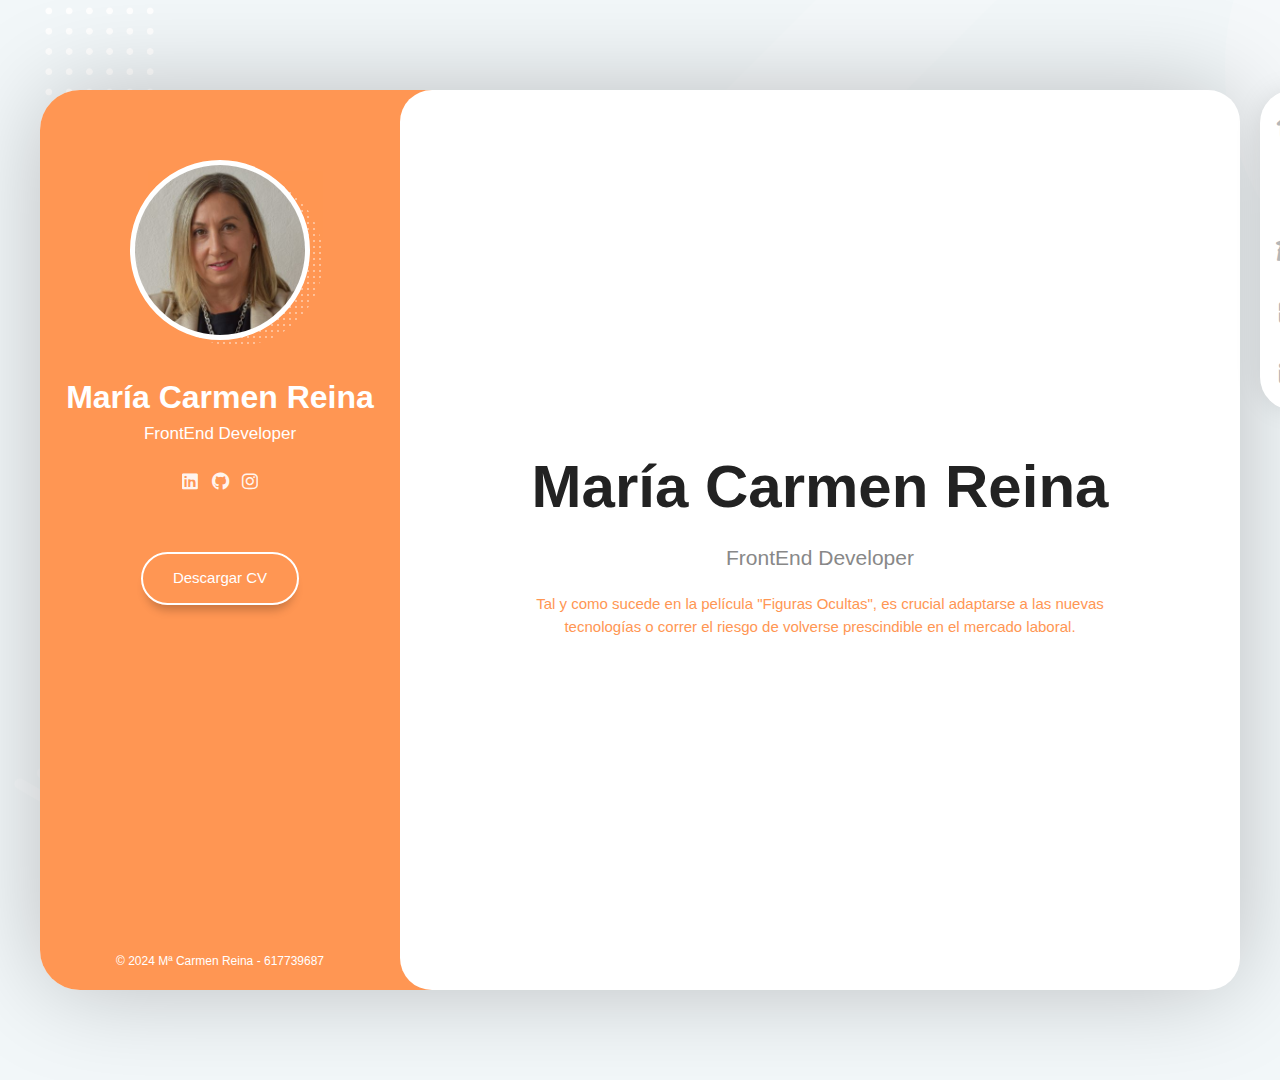
==== commit c1ab4001: "pagina sobremi" ====
--- a/index.html
+++ b/index.html
@@ -8,7 +8,9 @@
     <link rel="stylesheet" href="assets/fonts/fontawesome-free-6.1.2-web/css/all.min.css" />
     <link rel="stylesheet" href="assets/fonts/poppins/poppins.css" />
     <link rel="stylesheet" href="assets/css/reset.css"/>
+    <link rel="stylesheet" href="assets/css/scroll.css"/>
     <link rel="stylesheet" type="text/css" href="assets/css/styles.css" />
+    
     <title>Portfolio - M Carmen RH</title>
 </head>
 
@@ -40,7 +42,7 @@
                         </li>
 
                         <li class="menu__option">
-                            <a href="sobre-mi.html" class="menu_link">
+                            <a href="sobremi.html" class="menu_link">
                                 <i class="menu__icon fa-solid fa-user"></i>
                                 <span class="menu__overlay">Sobre mi</span>
                             </a>
@@ -83,6 +85,12 @@
 
                         <li class="social__option">
                             <a href="#" class="social__link">
+                                <i class="social__icon fa-brands fa-github"></i>
+                            </a>
+                        </li>
+
+                        <li class="social__option">
+                            <a href="#" class="social__link">
                                 <i class="social__icon fa-brands fa-instagram"></i>
                             </a>
                         </li>
@@ -93,7 +101,7 @@
                     <a href="#" class="user-info__btn">Descargar CV</a>
                 </div>
 
-                <footer class="user-info__footer">&copy; 2024 Mª Carmen Reina</footer>
+                <footer class="user-info__footer">&copy; 2024 Mª Carmen Reina - 617739687</footer>
 
             </section>
 
--- a/assets/css/scroll.css
+++ b/assets/css/scroll.css
@@ -0,0 +1,70 @@
+:root{
+    --color-scrollbar: #D3D3D4;
+    --color-background-scrollbar: #eee;
+}
+
+/*SCROLL PARA CHROME*/
+
+.content__page::-webkit-scrollbar{
+    width: 25px;
+    background: transparent;
+}
+
+.content__page::-webkit-scrollbar-thumb{
+    border: 10px solid transparent;
+    box-shadow: none;
+    border-radius: 40px;
+}
+
+.content__page:hover::-webkit-scrollbar-thumb{
+    box-shadow: inset 0 0 0 10px var(--color-scrollbar);
+}
+
+.content__page:hover::-webkit-scrollbar-thumb:hover{
+    border: 8px solid transparent;
+    box-shadow: inset 0 0 0 10px var(--color-secondary);
+}
+
+.content__page::-webkit-scrollbar-track{
+    background-color: transparent;
+    margin: 40px 0;
+}
+
+/*SCROLL PARA EL LATERAL IZDO*/
+
+.layout__aside::-webkit-scrollbar{
+    width: 25px;
+    background: var(--color-secondary);
+}
+
+.layout__aside::-webkit-scrollbar-thumb{
+    border: 10px solid transparent;
+    box-shadow: none;
+    border-radius: 40px;
+}
+
+.layout__aside:hover::-webkit-scrollbar-thumb{
+    box-shadow: inset 0 0 0 10px var(--color-principal);
+}
+
+.layout__aside:hover::-webkit-scrollbar-thumb:hover{
+    border: 8px solid transparent;
+}
+
+.layout__aside::-webkit-scrollbar-track{
+    background-color: transparent;
+    margin: 40px 0;
+}
+
+/*SCROLL PARA MOZILLA*/
+
+.content_page{
+    scrollbar-width: thin;
+    scrollbar-color: var(--color-scrollbar) transparent;
+}
+
+.layout__aside{
+    scrollbar-width: thin;
+    scrollbar-color: var(--color-scrollbar) var(--color-secondary);
+}
+
--- a/assets/css/styles.css
+++ b/assets/css/styles.css
@@ -277,4 +277,130 @@
 
     opacity: 1;
     right: 100%;
+}
+
+/*ESTILOS PAGINA SOBRE MI*/
+
+.content__about{
+    display: block;
+    height: 100%;
+    min-height: 100%;
+    padding: 6rem;
+    padding-right: 3rem;
+    overflow: auto;
+}
+
+.about__header{
+    display: inline-block;
+    margin-bottom: 4.5rem;
+}
+
+.about__title{
+   
+    font-size: 3.2rem;
+    position: relative;
+}
+
+.about__title::after{
+    content: "";
+    position: absolute;
+    top: 20px;
+    right: -25px;
+    width: 50px;
+    height: 30px;
+    background-image: -webkit-repeating-radial-gradient(center center, var(--color-secondary), var(--color-secondary) 1px, transparent 0px, transparent 100%);
+    background-size: 6px 6px;
+    opacity: 0.5;
+}
+
+.title__color{
+    color: var(--color-secondary);
+}
+
+.about__personal-info{
+    display: flex;
+    flex-direction: row;
+    width: 100%;
+    margin-bottom: 5rem;
+}
+.personal-info__bio{
+    flex-basis: 58%;
+    margin-right: 1.5rem;
+}
+
+.personal-info__description{
+    font-size: 1.5rem;
+    line-height: 2.4rem;
+}
+
+.personal-info__data{
+    flex-basis: 42%;
+    padding: 0 1.5rem;
+}
+
+.personal-info__option{
+    margin-bottom: 1rem;
+}
+.personal-info__title{
+    color:var(--color-secondary);
+    margin-right: 0.5rem;
+    font-weight: 600;
+}
+
+/*SERVICIOS*/
+
+.about__services{
+    width: 100%;
+    margin-bottom: 3rem;
+}
+
+.services__header{
+    display: inline-block;
+    padding-right: 1.2rem;
+    margin-bottom: 2.5rem;
+    position: relative;
+}
+
+.services__title{
+    font-size: 2.5rem;
+}
+
+.services__title::after{
+    content: "";
+    position: absolute;
+    top: 15px;
+    right: 0px;
+    width: 30px;
+    height: 20px;
+    background-image: -webkit-repeating-radial-gradient(center center, var(--color-secondary), var(--color-secondary) 1px, transparent 0px, transparent 100%);
+    background-size: 6px 6px;
+    opacity: 0.5;
+}
+
+.service__my-icon{
+    color: var(--color-secondary);
+    font-size: 3.8rem;
+}
+
+.services__container{
+    width: 100%;
+    display: flex;
+    flex-direction: row;
+    flex-wrap: wrap;
+}
+
+.services__service{
+    flex-basis: calc(50% - 3rem);
+    margin-right: 3rem;
+    margin-bottom: 2.5rem;
+}
+
+.service__title{
+    font-size: 1.8rem;
+    margin: 0.5rem 0;
+}
+
+.service__description{
+    font-size: 1.3rem;
+    text-align: justify;
 }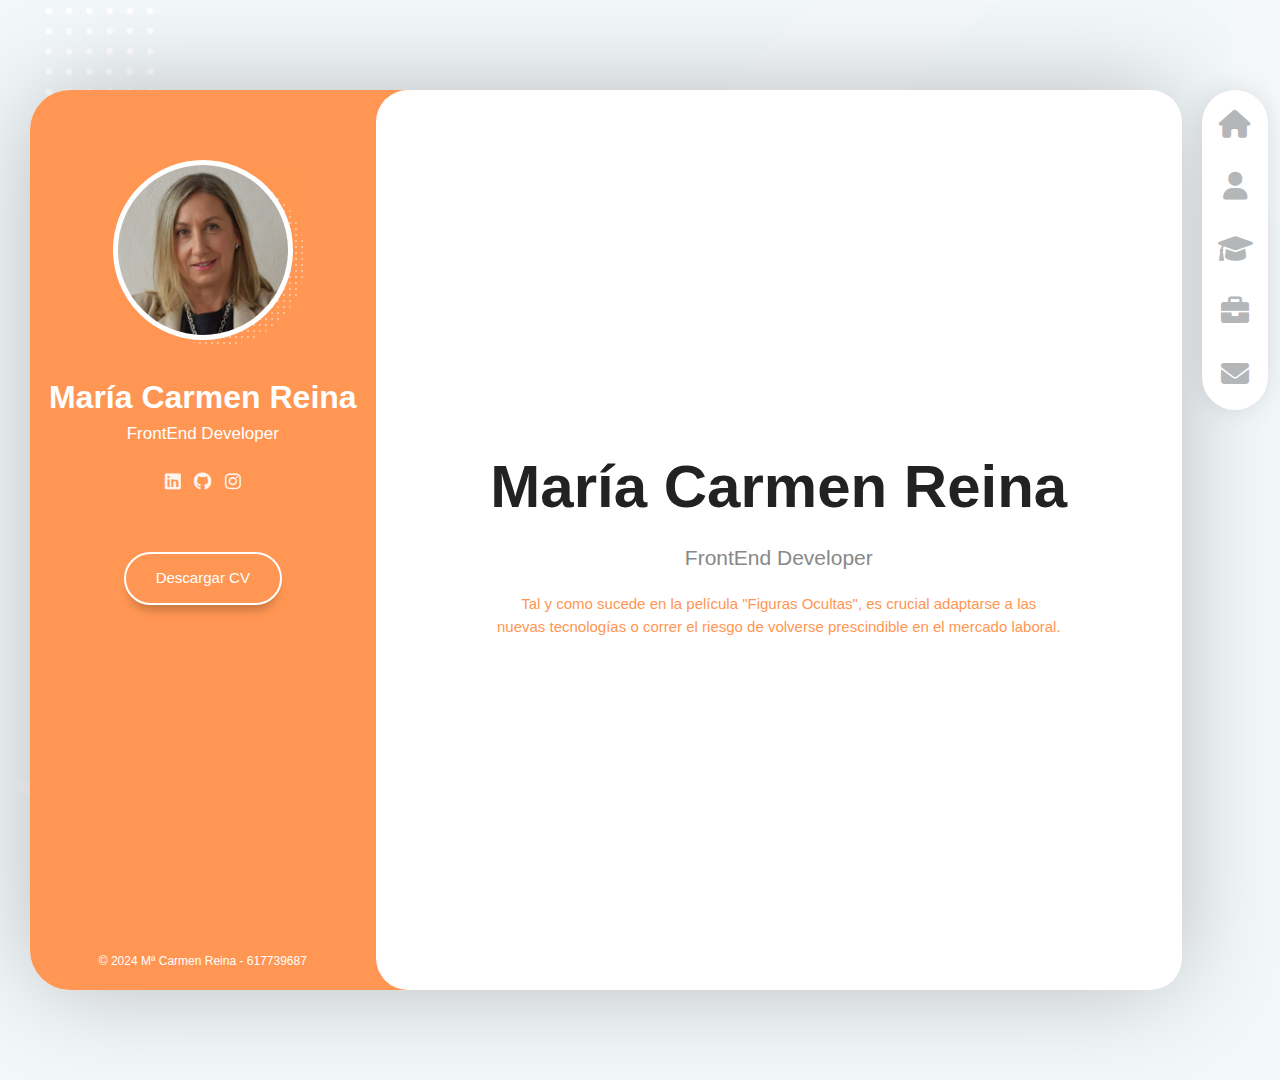
==== commit 0238502d: "añadido el responsive" ====
--- a/index.html
+++ b/index.html
@@ -4,13 +4,17 @@
 <head>
     <meta charset="UTF-8">
     <meta http-equiv="X-UA-Compatible" content="IE-edge">
-    <meta name="viewport" content="width=device-width, initial-scale=1.0">
+    <meta name="viewport" content="width=device-width, initial-scale=1, maximum-scale=1">
+
     <link rel="stylesheet" href="assets/fonts/fontawesome-free-6.1.2-web/css/all.min.css" />
     <link rel="stylesheet" href="assets/fonts/poppins/poppins.css" />
     <link rel="stylesheet" href="assets/css/reset.css"/>
     <link rel="stylesheet" href="assets/css/scroll.css"/>
     <link rel="stylesheet" type="text/css" href="assets/css/styles.css" />
-    
+    <link rel="stylesheet" href="assets/css/responsive.css"/>
+
+    <script src="assets/js/menu.js" defer></script>
+
     <title>Portfolio - M Carmen RH</title>
 </head>
 
@@ -49,9 +53,9 @@
                         </li>
 
                         <li class="menu__option">
-                            <a href="estudios.html" class="menu_link">
+                            <a href="curriculum.html" class="menu_link">
                                 <i class="menu__icon fa-solid fa-graduation-cap"></i>
-                                <span class="menu__overlay">Estudios</span>
+                                <span class="menu__overlay">Curriculum</span>
                             </a>
                         </li>
 
@@ -107,6 +111,13 @@
 
         </aside>
 
+        <!--Menu responsive-->
+        <div class="layout__menu-toggle">
+            <i class="menu-toggle__icon fa-solid fa-bars"></i>
+            <i class="menu-toggle__icon fa-solid fa-xmark"></i>
+
+        </div> 
+
         <!--Contenido principal-->
         <main class="layout__content">
             <section class="content__page">
--- a/assets/css/styles.css
+++ b/assets/css/styles.css
@@ -6,8 +6,10 @@
     --color-transparent: transparent; 
     --color-icon: #B5B6B7;
     --color_titles: #222222; 
-    --color-sutitle: #888;
+    --color-subtitle: #888;
     --color-text: #555;
+    --color-border: #E5E6E7;
+    --color-background-contact: #FCFCFC;
 }
 
 /*ESTILOS GENERALES*/
@@ -206,7 +208,7 @@
 .page__job{
     font-size: 2.1rem;
     font-weight: lighter;
-    color: var(--color-sutitle);
+    color: var(--color-subtitle);
 }
 
 .page__description{
@@ -217,7 +219,6 @@
     text-align: center;
 
 }
-
 
 /*ASIDE LADO DCHO*/
 .layout__menu{
@@ -279,9 +280,12 @@
     right: 100%;
 }
 
-/*ESTILOS PAGINA SOBRE MI*/
-
-.content__about{
+/*ESTILOS GENERLES DE LAS PAGINAS SOBRE MI - CURRICULUM - ETC*/
+
+.content__about,
+.content__cv,
+.content__proyects,
+.content__contact{
     display: block;
     height: 100%;
     min-height: 100%;
@@ -290,18 +294,26 @@
     overflow: auto;
 }
 
-.about__header{
+.about__header,
+.cv__header,
+.proyects__header,
+.contact__header{
     display: inline-block;
     margin-bottom: 4.5rem;
 }
 
-.about__title{
-   
+.about__title,
+.cv__title,
+.proyects__title,
+.contact__title{
     font-size: 3.2rem;
     position: relative;
 }
 
-.about__title::after{
+.about__title::after,
+.cv__title::after,
+.proyects__title::after,
+.contact__title::after{
     content: "";
     position: absolute;
     top: 20px;
@@ -313,7 +325,8 @@
     opacity: 0.5;
 }
 
-.title__color{
+.title__color,
+.subtitle__color{
     color: var(--color-secondary);
 }
 
@@ -347,25 +360,31 @@
     font-weight: 600;
 }
 
-/*SERVICIOS*/
+/* ESTILOS SIMILARES EN SERVICIOS - CURRICULUM - ETC*/
 
 .about__services{
     width: 100%;
     margin-bottom: 3rem;
 }
 
-.services__header{
+.services__header,
+.cv__subheader,
+.contact__form-header{
     display: inline-block;
     padding-right: 1.2rem;
     margin-bottom: 2.5rem;
     position: relative;
 }
 
-.services__title{
-    font-size: 2.5rem;
-}
-
-.services__title::after{
+.services__title,
+.cv__subtitle,
+.contact__form-title{
+    font-size: 1.9rem;
+}
+
+.services__title::after,
+.cv__subtitle::after,
+.contact__form-title::after{
     content: "";
     position: absolute;
     top: 15px;
@@ -403,4 +422,376 @@
 .service__description{
     font-size: 1.3rem;
     text-align: justify;
-}+}
+
+/*CURRICULUM izqda*/
+.cv__container{
+    width: 100%;
+    display: flex;
+    flex-direction: row;
+}
+
+.cv__left{
+    flex-basis: 55%;
+    margin-right: 1.5rem;
+}
+
+.cv__timelines{
+    margin-bottom: 5rem;
+}
+
+.timelines__timeline{
+    position: relative;
+    width: 100%;
+    margin-bottom: 1.5rem;
+    display: flex;
+    flex-direction: row;
+}
+
+.timeline__header{
+    flex-basis: 30%;
+    text-align: right;
+    padding-right: 2.5rem;
+}
+
+.timeline__year{
+    margin:0.3rem 0;
+    line-height: 1.9rem;
+    font-size: 1.4rem;
+}
+
+.timeline__company{
+    display: block;
+  font-size: 1.3rem;
+  font-weight: lighter;
+  color: var(--color-subtitle);
+}
+
+.timeline__title{
+    font-size: 1.6rem;
+    margin-bottom: 0.3rem;
+}
+
+.timeline__text{
+    font-size: 1.4rem;
+    margin-bottom: 1rem;
+}
+
+.timeline__description{
+    width: 70%;
+    padding-left: 2.5rem;
+    padding-right: 1.5rem;
+}
+
+/*.timeline__divider{
+    position: absolute;
+    top:0;
+    left: 30%;
+    bottom: -18px;
+    width: 1px;
+    background-color: var(--color-icon);
+}*/
+.timeline__divider::before{
+    content: "";
+    position: absolute;
+    margin-top: 0.4rem;
+    margin-left: -0.8rem;
+    width: 1.7rem;
+    height: 1.7rem;
+    background-color: var(--color-secondary);
+    border-radius: 10rem;
+    opacity: 0.25;
+}
+.timeline__divider::after{
+    content: "";
+    position: absolute;
+    margin-top: 0.8rem;
+    margin-left: -0.4rem;
+    width: 0.9rem;
+    height: 0.9rem;
+    background-color: var(--color-principal);
+    border-radius: 10rem;
+    border:2px solid var(--color-secondary);
+    opacity: 1;
+}
+
+/*CURRICULUM dcha*/
+.cv__right{
+    flex-basis: 44%;
+}
+
+.cv__skills{
+    width: 100%;
+    margin-bottom: 3rem;
+}
+
+.skills__title{
+    display: flex;
+    justify-content: space-between;
+}
+
+.skills__text{
+    font-size: 1.3rem;
+    line-height: 1.4rem;
+    margin-bottom: 0.4rem;
+}
+
+.skills__number{
+    font-size: 1.1rem;
+    line-height: 1.4rem;
+    margin-bottom: 0.4rem;
+    color: var(--color-subtitle);
+}
+
+.skills__progressbar{
+    height: 1rem;
+    border: 1px solid var(--color-secondary);
+    border-radius: 1rem;
+    background-color: var(--color-principal);
+    margin-bottom: 1.5rem;
+}
+
+.skills__percentage{
+    height: 0.8rem;
+    background-color: var(--color-secondary);
+    border: 2px solid var(--color-principal);
+    border-radius: 1rem;
+}
+
+.skills__percentage--p1{width: 90%;}
+.skills__percentage--p2{width: 70%;}
+.skills__percentage--p3{width: 80%;}
+.skills__percentage--p4{width: 95%;}
+.skills__percentage--p5{width: 60%;}
+
+/*Pagina Proyectos*/
+
+.proyects__navbar{
+    margin-bottom: 3rem;
+}
+
+.proyects__menu{
+    display: flex;
+    flex-direction: row;
+    flex-wrap: wrap;
+    gap: 1.5rem;
+}
+
+.proyects__option{
+    font-size: 1.3rem;
+    opacity: 0.7;
+}
+
+.proyects__link{
+    cursor: pointer;
+}
+
+.proyects__link:hover{
+    color: var(--color-secondary);
+    text-shadow: 0 0 1px rgba(0, 0, 0, 0.25);
+}
+
+.proyects__gallery{
+    display: flex;
+    flex-direction: row;
+    flex-wrap: wrap;
+}
+
+.gallery__item{
+    position: relative;
+    flex: 33%;
+    padding: 0.7rem;
+}
+
+.gallery__container-image{
+    overflow: hidden;
+}
+
+.gallery__image{
+    transition: all 300ms ease-in-out;
+}
+
+.gallery__item:hover .gallery__image{
+    transform: scale(1.1);
+}
+
+.gallery__title{
+    font-size: 1.6rem;
+    padding: 1.5rem 0;
+    font-weight: bold;
+}
+
+.gallery__icon{
+    opacity: 0;
+    position: absolute;
+    top: 1.5rem;
+    right: 1.5rem;
+    width: 3rem;
+    height: 3rem;
+    font-size:1.6rem;
+    text-align: center;
+    line-height: 3rem;
+    background-color: var(--color-principal);
+    color: var(--color-secondary);
+    transition: all 450ms ease-in-out;
+}
+
+.gallery__category{
+    opacity: 0;
+    position: absolute;
+    top: 1.5rem;
+    left: 1.5rem;
+    padding: 0.2rem 0.7rem;
+    font-size: 1.1rem;
+
+    background-color: var(--color-principal);
+    color: var(--color-text);
+    transition: all 450ms ease-in-out;
+}
+
+.gallery__item:hover .gallery__icon,
+.gallery__item:hover .gallery__category{
+    opacity: 1;
+}
+
+.contact__container{
+    display: flex;
+    flex-direction: row;
+}
+
+.contact__info{
+flex-basis: 33%;
+padding: 0 1.5rem;
+}
+
+.contact__data{
+width: 100%;
+margin-bottom: 1.5rem;
+padding: 2rem 1rem;
+text-align: center;
+background-color: var(--color-background-contact);
+border: 1px solid var(--color-border);
+}
+
+.contact__icon{
+    font-size: 3.3rem;
+    color:var(--color-secondary)
+}
+
+.contact__subtitle{
+    font-size: 1.5rem;
+    margin-top: 3rem;
+}
+
+.contact__map{
+    width: 100%;
+    min-height: 15rem;
+    margin-bottom: 3.5rem;
+    overflow: hidden;
+}
+
+.contact__iframe{
+    width: 100%;
+    height: 14rem;
+}
+
+
+
+.contact__form-box{
+flex-basis: 66%;
+padding: 0 1.5rem;
+}
+
+.form__container{
+    display: flex;
+    flex-direction: row;
+}
+
+.form__left{
+    flex-basis: 47%;
+    margin-right: 1.5rem;
+
+}
+
+.form__group{
+    position: relative;
+    margin-bottom: 2.5rem;
+}
+
+.form__input{
+    position: relative;
+    width: 100%;
+    height: 4.2rem;
+    display: block;
+    font-size: 1.5rem;
+    padding: 1rem 1.2rem;
+    border: 0.2rem solid var(--color-border);
+    border-radius: 0.5rem;
+    outline: none;
+    box-shadow: 0 1rem 1rem -8px rgba(0, 0, 0, 0.10) ;
+    background-color: transparent;
+    line-height: 2.1rem;
+}
+
+.form__input:focus{
+    border: 0.2rem solid var(--color-secondary);
+}
+
+.form__label{
+    position: absolute;
+    top: 1rem;
+    left: 1.5rem;
+    z-index: auto;
+    color: #A5A6A7;
+    transition: all 300ms ease-in-out;
+    pointer-events: none;
+}
+
+.form__input:focus~label,
+.form__input:not(:placeholder-shown)~label{
+    top: -2rem;
+    left: 0;
+    z-index: 1;
+    font-size: 1.3rem;
+    color: var(--color-secondary);
+}
+
+.form__input::-webkit-input-placeholder{
+    color: transparent;
+}
+
+.form__right{
+    flex-basis: 50%;
+    max-width: 50%;
+    max-height: 100%;
+}
+
+.form__group--textarea{
+    height: 100%;
+}
+
+.form__input--textarea{
+    display: block;
+    resize: none;
+    height: 100%;
+}
+
+.form__button{
+    padding: 1rem 3rem;
+    font-size: 1.5rem;
+    border: 0.2rem solid var(--color-secondary);
+    color: var(--color-subtitle);
+    background-color: var(--color-principal);
+    border-radius: 3rem;
+    box-shadow: 0 1rem 1rem -8px rgba(0, 0, 0, 0.22);
+    cursor: pointer;
+    transition: all 300ms ease-in-out;
+}
+
+.form__button:hover{
+   
+    border: 0.2rem solid var(--color-principal);
+    color: var(--color-principal);
+    background-color: var(--color-secondary);
+}
+
--- a/assets/css/responsive.css
+++ b/assets/css/responsive.css
@@ -0,0 +1,273 @@
+.layout__menu-toggle{
+    display: none;
+}
+
+
+@media (max-width: 1490px){
+    body{
+        padding: 0;
+    }
+    .layout{
+        min-width: auto;
+        width: 85%;
+    }
+}
+
+@media (max-width: 1360px){
+    .layout{
+         width: 89%;
+         margin-left: 3rem;
+    }
+ }
+
+@media (max-width: 1300px){
+    .layout{
+         width: 90%;
+         margin-left: 3rem;
+    }
+
+      .cv__subtitle{
+        font-size: 1.8rem;
+    }
+}
+
+@media (max-width: 1265px){
+    .layout{
+        width: 85%;
+        margin-left: 4rem;
+   }
+   .subtitle__color{
+    display: none;
+   }
+}
+
+@media (max-width: 1160px){
+
+    body{
+        overflow: hidden;/*oculta el scroll predeteminado del navegador*/
+        background-image: none;
+        position: static;
+    }
+
+    .layout{
+        width: 100%;
+        height: 100%;
+        min-height: 100%;
+        margin: 0;
+        border-radius: 0;
+
+    grid-template-areas: 'content';
+    grid-template-columns: 100%;
+    }
+
+    .layout__menu-toggle{
+        z-index: 9999;
+        display: block ;
+        position: absolute;
+        right: 1rem;
+        top: 1rem;
+        width: 4.8rem;
+        height: 4.8rem;
+        line-height: 4.8rem;
+        font-size: 2.5rem;
+        text-align: center;
+        color: var(--color-principal);
+        background-color: var(--color-secondary);
+        border-radius: 3rem;
+        cursor: pointer;
+        transition: all 500ms ease-in-out;
+    }
+
+    .menu-toggle__icon{
+        color:var(--color-principal);
+        display: block;
+        position: absolute;
+        top: 25%;
+        left: 28%;
+        transition: all 300ms ease-in-out;
+    }
+
+    .fa-bars{
+        opacity: 1;
+    }
+
+    .fa-xmark{
+        opacity: 0;
+    }
+
+    .layout__aside{
+        z-index: 999;
+        display: block;
+        position: absolute;
+        max-width: 330px;
+        top: 0;
+        right: 0;
+        bottom: 0;
+        text-align: center;
+        overflow: auto;
+        border-radius: 0;
+        transition: all 300mx ease-in-out;
+
+        margin-right: -100%;
+        opacity: 0;     
+    }
+
+    .layout__aside--visible{
+        width: 100%;
+        margin-right: 0;
+        opacity: 1;
+    }
+
+    .layout__aside--hidden{
+        margin-right: -100%;
+        opacity: 0;
+    }
+
+    .user-info__container-image{
+        width: 13rem;
+        margin-top: 3rem;
+        display: inline-block;
+    }
+
+    .user-info__name{
+        font-size: 2.8rem;
+        margin-top: 0.5rem;
+        margin-bottom: 1rem;
+    }
+  
+    .layout__menu{
+        position: static;
+        margin: 3rem 0rem;
+    }
+
+    .menu__list{
+        position: static;
+        width: 100%;
+        background-color: var(--color-secondary);
+        box-shadow: none;
+        margin-left: 0;
+        padding: 0;
+        min-height: auto;
+    }
+
+    .menu_link{
+        text-decoration: none;
+        display: block;
+        padding: 1.2rem 0;
+    }
+
+    .menu__icon{
+        display: none;
+    }
+   
+    .menu__overlay{
+        position: static;
+        opacity: 0.7;
+        margin-top: 0;
+        padding: 0;
+        box-shadow: none;
+        font-size: 1.6rem;
+    }
+
+    .links__social{
+        margin-top: 0;
+    }
+
+    .user-info__footer{
+        position: static;
+        padding-bottom: 2rem;
+    }
+
+    .layout__content{
+        border-radius: 0;
+        background-color: transparent;
+        height: 100%;
+    }
+
+    .content__page{
+        border-radius: 0;
+        height: 100vh;
+    }
+
+   
+
+    .subtitle__color{
+      display: inline-block;
+       }
+}
+
+@media (max-width: 800px){
+
+    .gallery__item{
+       flex-basis: 50%;
+    }
+}
+
+@media (max-width: 685px){
+    .page__name{
+        font-size: 4.8rem;
+        line-height: 5.6rem;
+        text-align: center;
+    }
+    .cv__container{
+        flex-direction: column;
+    }
+    .cv__right{
+        flex-basis: 100%;
+        padding: 0;
+        margin-bottom: 3rem;
+    }
+    .contact__container{
+        flex-direction: column;
+    }
+}
+
+
+@media (max-width: 585px){
+
+    .about__personal-info{
+        flex-direction: column;
+    }
+    .personal-info__data{
+        flex-basis: 100%;
+        padding: 0;
+        margin-top: 2rem;
+    }
+    .services__container{
+        flex-direction: column;
+        flex-wrap: wrap;
+    }
+
+    .services__service{
+        flex-basis: 100%;
+        margin-right: 0;
+        margin-bottom: 3rem;
+
+    }
+}
+
+@media (max-width: 480px){
+    .page__name{
+        font-size: 3.8rem;
+    }
+
+    .gallery__item{
+        flex-basis: 100%;
+    }
+    .form__container{
+        display: flex;
+        flex-direction: column;
+    }
+    .form__left{
+        flex-basis: 100%;
+        margin-right: 0;
+    }
+    .form__right{
+        flex-basis: 100%;
+        max-width: 100%;
+        max-height: 100%;
+    }
+    .form__button{
+     margin-left: 25%;       
+    }
+}